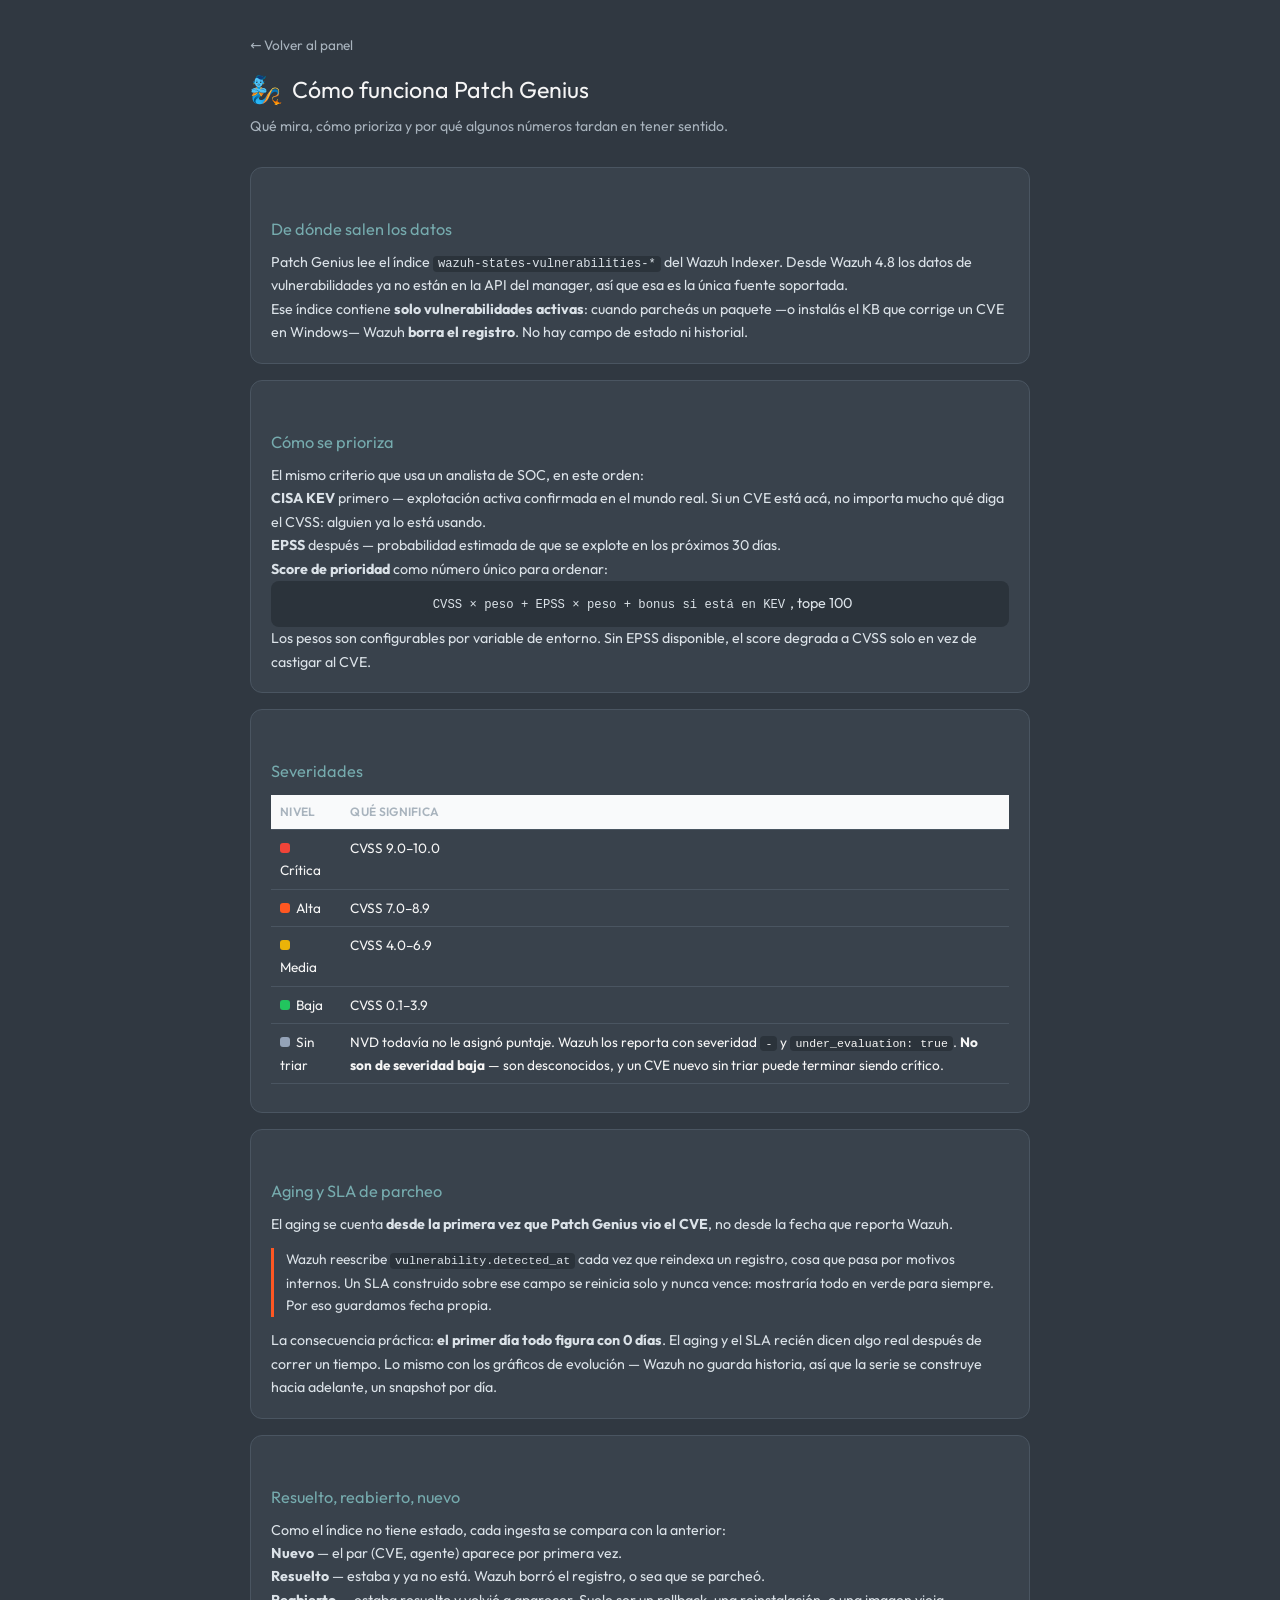
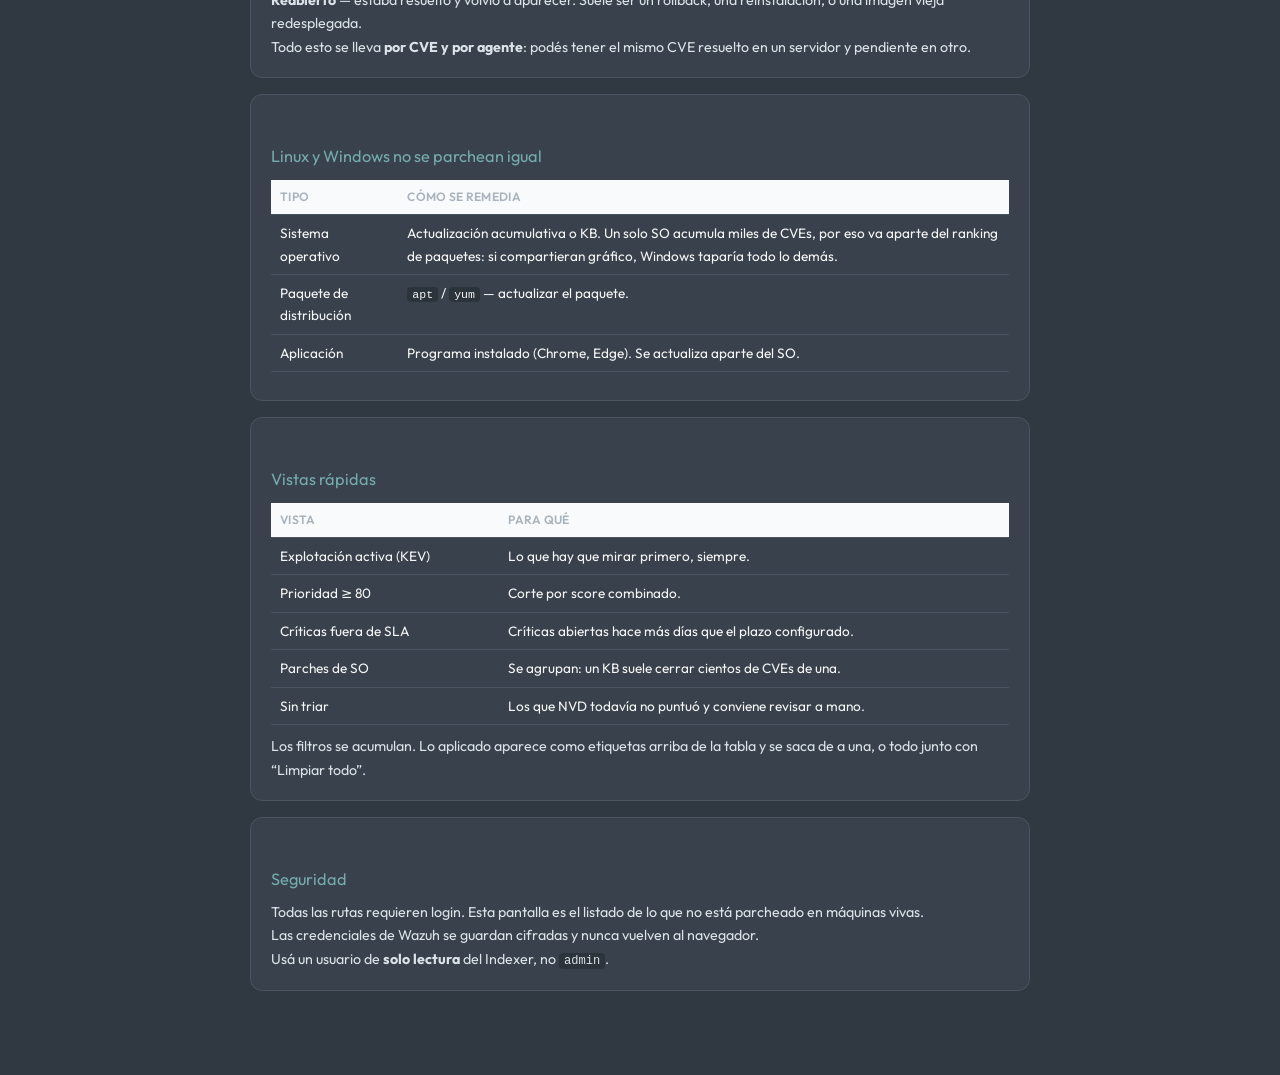
==== static/ayuda.html @ ed0b0bd9 "Extract the palette into theme.css Seven colours were written by hand across the four pages, sixty-f" ====
<!doctype html>
<html lang="es">
<head>
<meta charset="utf-8">
<meta name="viewport" content="width=device-width,initial-scale=1">
<title>Ayuda — Patch Genius</title>
<link rel="icon" type="image/svg+xml" href="/static/assets/genie.svg">
<link rel="stylesheet" href="/static/theme.css">
<link rel="stylesheet" href="/static/tailwind.css">
<style>
  body{margin:0;background:var(--pg-bg);color:var(--pg-text);font-family:Outfit,system-ui,-apple-system,sans-serif;
       line-height:1.65}
  .wrap{max-width:820px;margin:0 auto;padding:34px 20px 70px}
  h1{font-size:1.45rem;margin:14px 0 6px;display:flex;align-items:center;gap:10px}
  h1 img{width:32px;height:32px}
  .sub{color:var(--pg-text-muted);font-size:.88rem;margin:0 0 28px}
  h2{font-size:1.02rem;margin:30px 0 8px;color:var(--pg-brand)}
  h3{font-size:.9rem;margin:20px 0 6px}
  p,li{font-size:.89rem;color:var(--pg-text-soft)}
  .card{background:var(--pg-surface);border:1px solid var(--pg-border);border-radius:12px;padding:18px 20px;margin-bottom:16px}
  code{background:var(--pg-surface-alt);padding:1px 5px;border-radius:4px;font-size:.85em}
  table{width:100%;border-collapse:collapse;margin:10px 0;font-size:.85rem}
  th,td{text-align:left;padding:7px 9px;border-bottom:1px solid var(--pg-border);vertical-align:top}
  th{color:var(--pg-text-muted);font-weight:600}
  a{color:var(--pg-brand)}
  a.back{font-size:.85rem;text-decoration:none;color:var(--pg-text-muted)}
  .sev{display:inline-block;width:10px;height:10px;border-radius:3px;margin-right:6px}
  .note{border-left:3px solid var(--pg-sev-high);padding-left:12px;color:var(--pg-text-soft);font-size:.86rem;margin:12px 0}
</style>
</head>
<body>
<div class="wrap">
  <a class="back" href="/">&larr; Volver al panel</a>
  <h1><img src="/static/assets/genie.svg" alt="">Cómo funciona Patch Genius</h1>
  <p class="sub">Qué mira, cómo prioriza y por qué algunos números tardan en tener sentido.</p>

  <div class="card">
    <h2>De dónde salen los datos</h2>
    <p>Patch Genius lee el índice <code>wazuh-states-vulnerabilities-*</code> del Wazuh
      Indexer. Desde Wazuh 4.8 los datos de vulnerabilidades ya no están en la API del
      manager, así que esa es la única fuente soportada.</p>
    <p>Ese índice contiene <b>solo vulnerabilidades activas</b>: cuando parcheás un paquete
      —o instalás el KB que corrige un CVE en Windows— Wazuh <b>borra el registro</b>. No hay
      campo de estado ni historial.</p>
  </div>

  <div class="card">
    <h2>Cómo se prioriza</h2>
    <p>El mismo criterio que usa un analista de SOC, en este orden:</p>
    <ol>
      <li><b>CISA KEV</b> primero — explotación activa confirmada en el mundo real. Si un CVE
        está acá, no importa mucho qué diga el CVSS: alguien ya lo está usando.</li>
      <li><b>EPSS</b> después — probabilidad estimada de que se explote en los próximos 30 días.</li>
      <li><b>Score de prioridad</b> como número único para ordenar:</li>
    </ol>
    <p style="text-align:center;background:var(--pg-surface-alt);padding:11px;border-radius:8px;font-size:.9rem">
      <code>CVSS × peso + EPSS × peso + bonus si está en KEV</code>, tope 100
    </p>
    <p>Los pesos son configurables por variable de entorno. Sin EPSS disponible, el score
      degrada a CVSS solo en vez de castigar al CVE.</p>
  </div>

  <div class="card">
    <h2>Severidades</h2>
    <table>
      <tr><th>Nivel</th><th>Qué significa</th></tr>
      <tr><td><span class="sev" style="background:var(--pg-sev-critical)"></span>Crítica</td><td>CVSS 9.0–10.0</td></tr>
      <tr><td><span class="sev" style="background:var(--pg-sev-high)"></span>Alta</td><td>CVSS 7.0–8.9</td></tr>
      <tr><td><span class="sev" style="background:var(--pg-sev-medium)"></span>Media</td><td>CVSS 4.0–6.9</td></tr>
      <tr><td><span class="sev" style="background:var(--pg-sev-low)"></span>Baja</td><td>CVSS 0.1–3.9</td></tr>
      <tr><td><span class="sev" style="background:var(--pg-sev-untriaged)"></span>Sin triar</td><td>
        NVD todavía no le asignó puntaje. Wazuh los reporta con severidad <code>-</code> y
        <code>under_evaluation: true</code>. <b>No son de severidad baja</b> — son desconocidos,
        y un CVE nuevo sin triar puede terminar siendo crítico.</td></tr>
    </table>
  </div>

  <div class="card">
    <h2>Aging y SLA de parcheo</h2>
    <p>El aging se cuenta <b>desde la primera vez que Patch Genius vio el CVE</b>, no desde la
      fecha que reporta Wazuh.</p>
    <div class="note">
      Wazuh reescribe <code>vulnerability.detected_at</code> cada vez que reindexa un registro,
      cosa que pasa por motivos internos. Un SLA construido sobre ese campo se reinicia solo
      y nunca vence: mostraría todo en verde para siempre. Por eso guardamos fecha propia.
    </div>
    <p>La consecuencia práctica: <b>el primer día todo figura con 0 días</b>. El aging y el SLA
      recién dicen algo real después de correr un tiempo. Lo mismo con los gráficos de
      evolución — Wazuh no guarda historia, así que la serie se construye hacia adelante,
      un snapshot por día.</p>
  </div>

  <div class="card">
    <h2>Resuelto, reabierto, nuevo</h2>
    <p>Como el índice no tiene estado, cada ingesta se compara con la anterior:</p>
    <ul>
      <li><b>Nuevo</b> — el par (CVE, agente) aparece por primera vez.</li>
      <li><b>Resuelto</b> — estaba y ya no está. Wazuh borró el registro, o sea que se parcheó.</li>
      <li><b>Reabierto</b> — estaba resuelto y volvió a aparecer. Suele ser un rollback, una
        reinstalación, o una imagen vieja redesplegada.</li>
    </ul>
    <p>Todo esto se lleva <b>por CVE y por agente</b>: podés tener el mismo CVE resuelto en un
      servidor y pendiente en otro.</p>
  </div>

  <div class="card">
    <h2>Linux y Windows no se parchean igual</h2>
    <table>
      <tr><th>Tipo</th><th>Cómo se remedia</th></tr>
      <tr><td>Sistema operativo</td><td>Actualización acumulativa o KB. Un solo SO acumula
        miles de CVEs, por eso va aparte del ranking de paquetes: si compartieran gráfico,
        Windows taparía todo lo demás.</td></tr>
      <tr><td>Paquete de distribución</td><td><code>apt</code> / <code>yum</code> — actualizar
        el paquete.</td></tr>
      <tr><td>Aplicación</td><td>Programa instalado (Chrome, Edge). Se actualiza aparte del SO.</td></tr>
    </table>
  </div>

  <div class="card">
    <h2>Vistas rápidas</h2>
    <table>
      <tr><th>Vista</th><th>Para qué</th></tr>
      <tr><td>Explotación activa (KEV)</td><td>Lo que hay que mirar primero, siempre.</td></tr>
      <tr><td>Prioridad ≥ 80</td><td>Corte por score combinado.</td></tr>
      <tr><td>Críticas fuera de SLA</td><td>Críticas abiertas hace más días que el plazo configurado.</td></tr>
      <tr><td>Parches de SO</td><td>Se agrupan: un KB suele cerrar cientos de CVEs de una.</td></tr>
      <tr><td>Sin triar</td><td>Los que NVD todavía no puntuó y conviene revisar a mano.</td></tr>
    </table>
    <p>Los filtros se acumulan. Lo aplicado aparece como etiquetas arriba de la tabla y se
      saca de a una, o todo junto con “Limpiar todo”.</p>
  </div>

  <div class="card">
    <h2>Seguridad</h2>
    <ul>
      <li>Todas las rutas requieren login. Esta pantalla es el listado de lo que no está
        parcheado en máquinas vivas.</li>
      <li>Las credenciales de Wazuh se guardan cifradas y nunca vuelven al navegador.</li>
      <li>Usá un usuario de <b>solo lectura</b> del Indexer, no <code>admin</code>.</li>
    </ul>
  </div>
</div>
</body>
</html>
---- static/theme.css ----
/* Paleta de Patch Genius — fuente única.
 *
 * Antes estos colores estaban escritos a mano en los cuatro HTML: 65 apariciones
 * de 7 colores sin un solo lugar donde cambiarlos. Un cambio de paleta obligaba a
 * tocar cuatro archivos y olvidarse de uno era la norma, no la excepción.
 *
 * Base: colorhunt F5F5F5 / 76ABAE / 303841 / FF5722.
 *
 * Los tokens de severidad no salen de esa paleta por casualidad: el naranja
 * FF5722 es "alta" porque en un panel de seguridad el naranja ya significa algo.
 * Por eso la marca es el teal — si los botones fueran naranjas, cada control se
 * leería como una alerta.
 */
:root {
  /* Superficies */
  --pg-bg:            #303841;  /* fondo de página */
  --pg-surface:       #39424c;  /* tarjetas y paneles */
  --pg-surface-alt:   #2b333b;  /* inputs, fondos hundidos */
  --pg-surface-deep:  #272e36;  /* sidebar */
  --pg-border:        #4a5561;
  --pg-border-strong: #55606c;

  /* Texto */
  --pg-text:          #f5f5f5;
  --pg-text-muted:    #a8b3bd;
  --pg-text-soft:     #dbe2e8;

  /* Marca */
  --pg-brand:         #76abae;
  --pg-brand-soft:    #8fbfc2;
  --pg-brand-pale:    #a9d2d4;
  --pg-on-brand:      #1d2529;  /* texto sobre fondo de marca: el teal es claro,
                                   así que encima va oscuro, no blanco */
  --pg-ghost:         #454f5a;

  /* Severidad. Grises para "sin triar": la ausencia de puntaje es desconocido,
     no inofensivo, y pintarlo de verde lo diría al revés. */
  --pg-sev-critical:  #f04438;
  --pg-sev-high:      #ff5722;
  --pg-sev-medium:    #eab308;
  --pg-sev-low:       #22c55e;
  --pg-sev-untriaged: #94a3b8;

  /* Estados */
  --pg-ok-bg:         #0e2e1d;
  --pg-ok-fg:         #86efac;
  --pg-ok-border:     #17593a;
  --pg-bad-bg:        #331519;
  --pg-bad-fg:        #fca5a5;
  --pg-bad-border:    #6b2027;
  --pg-warn-bg:       #332612;
  --pg-warn-fg:       #fcd34d;
  --pg-warn-border:   #6b4e14;

  /* Plataformas. Deliberadamente fuera de la escala de severidad: si Windows
     fuera naranja se leería como "alto" en vez de como un sistema operativo. */
  --pg-plat-windows:  #76abae;
  --pg-plat-debian:   #c2708a;
  --pg-plat-ubuntu:   #e8834a;
  --pg-plat-linux:    #8fbf7a;
  --pg-plat-macos:    #9b8fc4;
}
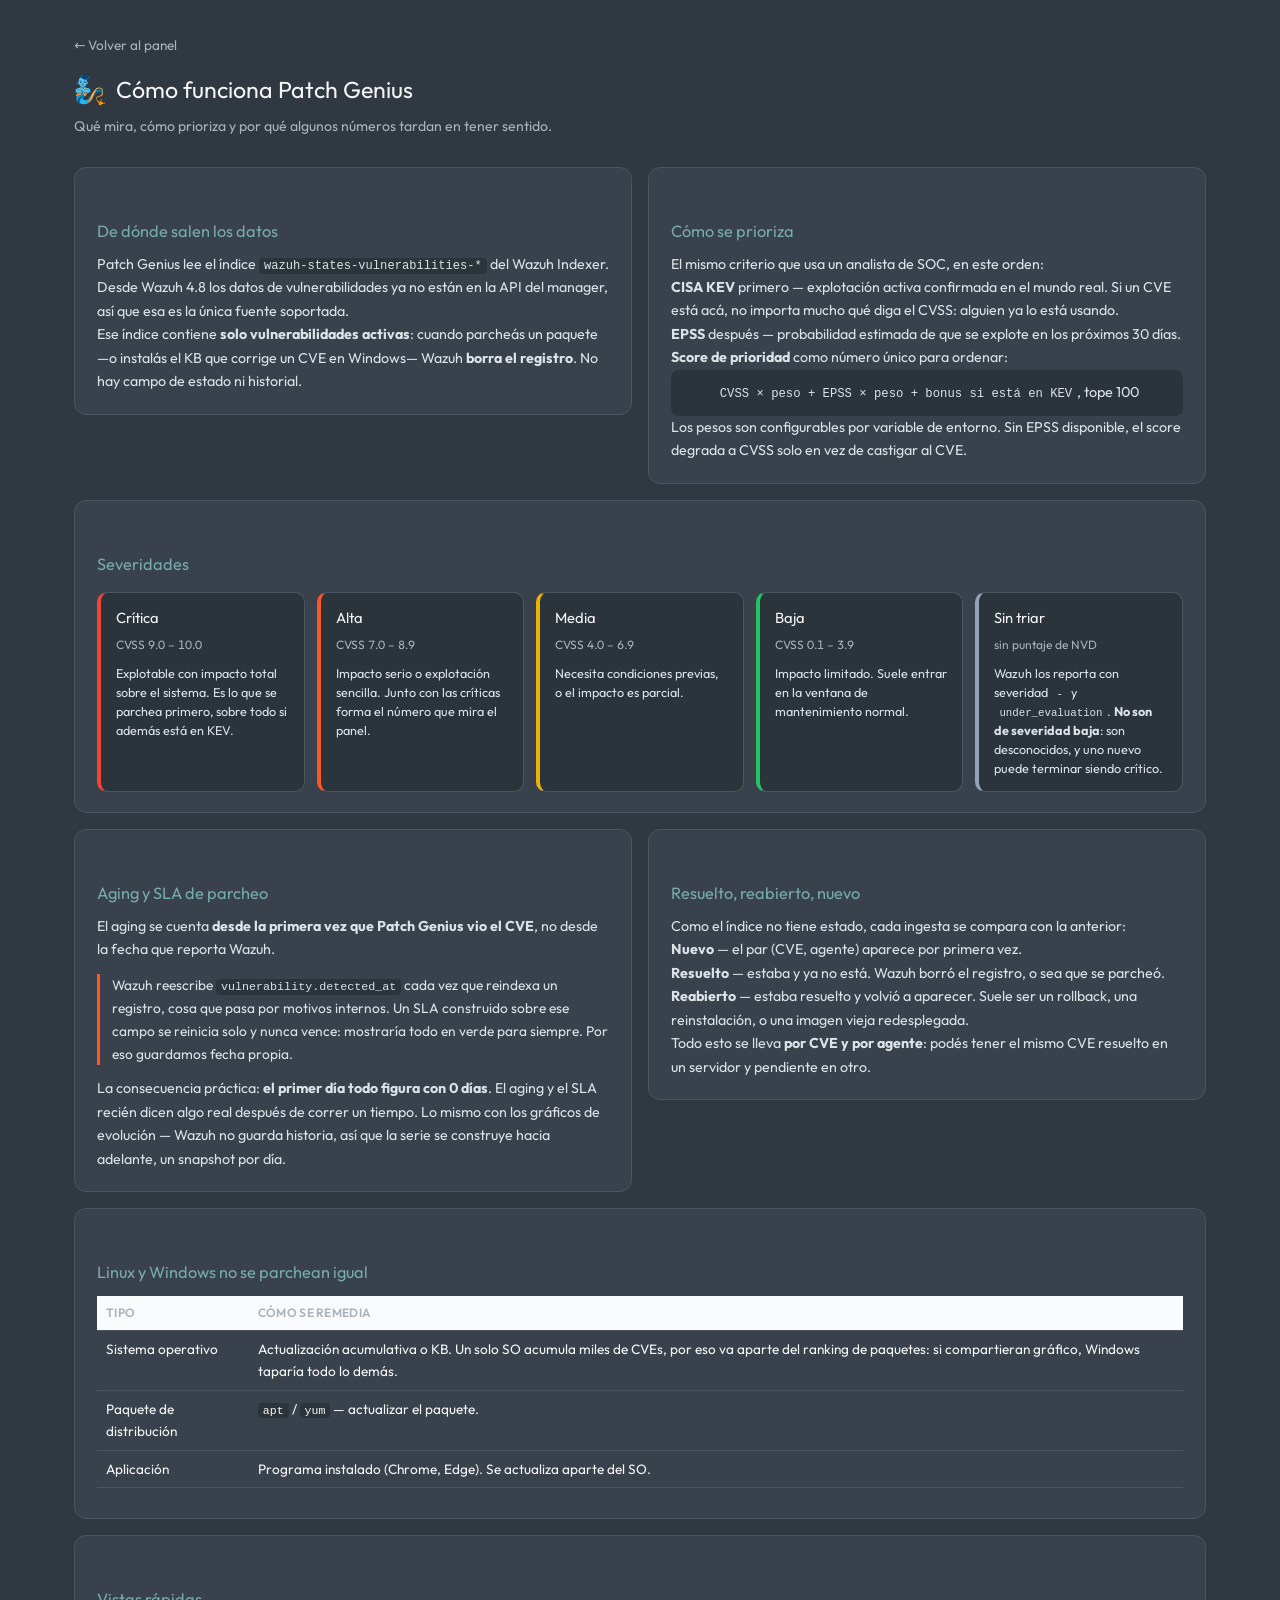
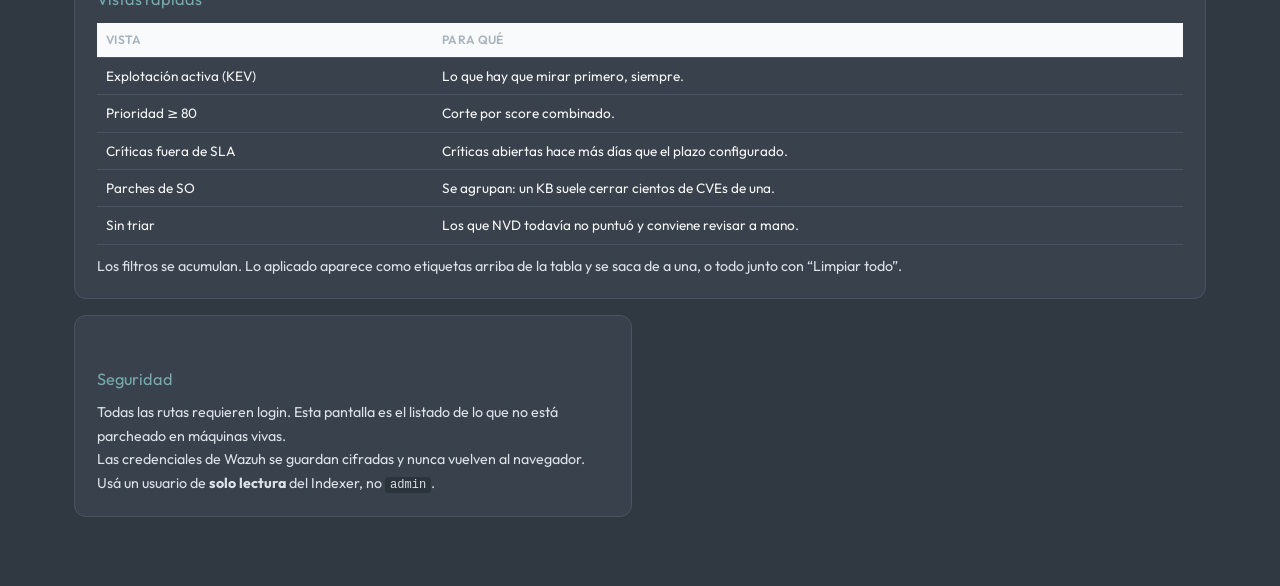
==== commit f3a85d0d: "Replace the Mermaid diagrams with Archify, widen Help, drop duplicate filters The two README diagram" ====
--- a/static/ayuda.html
+++ b/static/ayuda.html
@@ -10,21 +10,31 @@
 <style>
   body{margin:0;background:var(--pg-bg);color:var(--pg-text);font-family:Outfit,system-ui,-apple-system,sans-serif;
        line-height:1.65}
-  .wrap{max-width:820px;margin:0 auto;padding:34px 20px 70px}
+  .wrap{max-width:1180px;margin:0 auto;padding:34px 24px 70px}
+  /* Dos columnas cuando hay lugar: a 1440px una sola columna de 820 dejaba
+     mas margen vacio que contenido. */
+  .grid{display:grid;gap:16px}
+  @media (min-width:980px){.grid{grid-template-columns:1fr 1fr;align-items:start}
+    .grid .span{grid-column:1 / -1}}
   h1{font-size:1.45rem;margin:14px 0 6px;display:flex;align-items:center;gap:10px}
   h1 img{width:32px;height:32px}
   .sub{color:var(--pg-text-muted);font-size:.88rem;margin:0 0 28px}
   h2{font-size:1.02rem;margin:30px 0 8px;color:var(--pg-brand)}
   h3{font-size:.9rem;margin:20px 0 6px}
   p,li{font-size:.89rem;color:var(--pg-text-soft)}
-  .card{background:var(--pg-surface);border:1px solid var(--pg-border);border-radius:12px;padding:18px 20px;margin-bottom:16px}
+  .card{background:var(--pg-surface);border:1px solid var(--pg-border);border-radius:12px;padding:20px 22px}
   code{background:var(--pg-surface-alt);padding:1px 5px;border-radius:4px;font-size:.85em}
   table{width:100%;border-collapse:collapse;margin:10px 0;font-size:.85rem}
   th,td{text-align:left;padding:7px 9px;border-bottom:1px solid var(--pg-border);vertical-align:top}
   th{color:var(--pg-text-muted);font-weight:600}
   a{color:var(--pg-brand)}
   a.back{font-size:.85rem;text-decoration:none;color:var(--pg-text-muted)}
-  .sev{display:inline-block;width:10px;height:10px;border-radius:3px;margin-right:6px}
+  .sevgrid{display:grid;grid-template-columns:repeat(auto-fit,minmax(180px,1fr));gap:12px;margin-top:14px}
+  .sevcard{border:1px solid var(--pg-border);border-radius:10px;padding:13px 15px;
+    background:var(--pg-surface-alt);border-left-width:4px}
+  .sevcard h4{margin:0 0 3px;font-size:.92rem}
+  .sevcard .rng{font-size:.75rem;color:var(--pg-text-muted);font-variant-numeric:tabular-nums}
+  .sevcard p{margin:8px 0 0;font-size:.79rem;line-height:1.5;color:var(--pg-text-soft)}
   .note{border-left:3px solid var(--pg-sev-high);padding-left:12px;color:var(--pg-text-soft);font-size:.86rem;margin:12px 0}
 </style>
 </head>
@@ -33,6 +43,8 @@
   <a class="back" href="/">&larr; Volver al panel</a>
   <h1><img src="/static/assets/genie.svg" alt="">Cómo funciona Patch Genius</h1>
   <p class="sub">Qué mira, cómo prioriza y por qué algunos números tardan en tener sentido.</p>
+
+  <div class="grid">
 
   <div class="card">
     <h2>De dónde salen los datos</h2>
@@ -60,19 +72,23 @@
       degrada a CVSS solo en vez de castigar al CVE.</p>
   </div>
 
-  <div class="card">
+  <div class="card span">
     <h2>Severidades</h2>
-    <table>
-      <tr><th>Nivel</th><th>Qué significa</th></tr>
-      <tr><td><span class="sev" style="background:var(--pg-sev-critical)"></span>Crítica</td><td>CVSS 9.0–10.0</td></tr>
-      <tr><td><span class="sev" style="background:var(--pg-sev-high)"></span>Alta</td><td>CVSS 7.0–8.9</td></tr>
-      <tr><td><span class="sev" style="background:var(--pg-sev-medium)"></span>Media</td><td>CVSS 4.0–6.9</td></tr>
-      <tr><td><span class="sev" style="background:var(--pg-sev-low)"></span>Baja</td><td>CVSS 0.1–3.9</td></tr>
-      <tr><td><span class="sev" style="background:var(--pg-sev-untriaged)"></span>Sin triar</td><td>
-        NVD todavía no le asignó puntaje. Wazuh los reporta con severidad <code>-</code> y
-        <code>under_evaluation: true</code>. <b>No son de severidad baja</b> — son desconocidos,
-        y un CVE nuevo sin triar puede terminar siendo crítico.</td></tr>
-    </table>
+    <div class="sevgrid">
+      <div class="sevcard" style="border-left-color:var(--pg-sev-critical)">
+        <h4>Crítica</h4><span class="rng">CVSS 9.0 – 10.0</span><p>Explotable con impacto total sobre el sistema. Es lo que se parchea primero, sobre todo si además está en KEV.</p></div>
+      <div class="sevcard" style="border-left-color:var(--pg-sev-high)">
+        <h4>Alta</h4><span class="rng">CVSS 7.0 – 8.9</span><p>Impacto serio o explotación sencilla. Junto con las críticas forma el número que mira el panel.</p></div>
+      <div class="sevcard" style="border-left-color:var(--pg-sev-medium)">
+        <h4>Media</h4><span class="rng">CVSS 4.0 – 6.9</span><p>Necesita condiciones previas, o el impacto es parcial.</p></div>
+      <div class="sevcard" style="border-left-color:var(--pg-sev-low)">
+        <h4>Baja</h4><span class="rng">CVSS 0.1 – 3.9</span><p>Impacto limitado. Suele entrar en la ventana de mantenimiento normal.</p></div>
+      <div class="sevcard" style="border-left-color:var(--pg-sev-untriaged)">
+        <h4>Sin triar</h4><span class="rng">sin puntaje de NVD</span>
+        <p>Wazuh los reporta con severidad <code>-</code> y <code>under_evaluation</code>.
+          <b>No son de severidad baja</b>: son desconocidos, y uno nuevo puede terminar
+          siendo crítico.</p></div>
+    </div>
   </div>
 
   <div class="card">
@@ -103,7 +119,7 @@
       servidor y pendiente en otro.</p>
   </div>
 
-  <div class="card">
+  <div class="card span">
     <h2>Linux y Windows no se parchean igual</h2>
     <table>
       <tr><th>Tipo</th><th>Cómo se remedia</th></tr>
@@ -116,7 +132,7 @@
     </table>
   </div>
 
-  <div class="card">
+  <div class="card span">
     <h2>Vistas rápidas</h2>
     <table>
       <tr><th>Vista</th><th>Para qué</th></tr>
@@ -139,6 +155,7 @@
       <li>Usá un usuario de <b>solo lectura</b> del Indexer, no <code>admin</code>.</li>
     </ul>
   </div>
+  </div>
 </div>
 </body>
 </html>
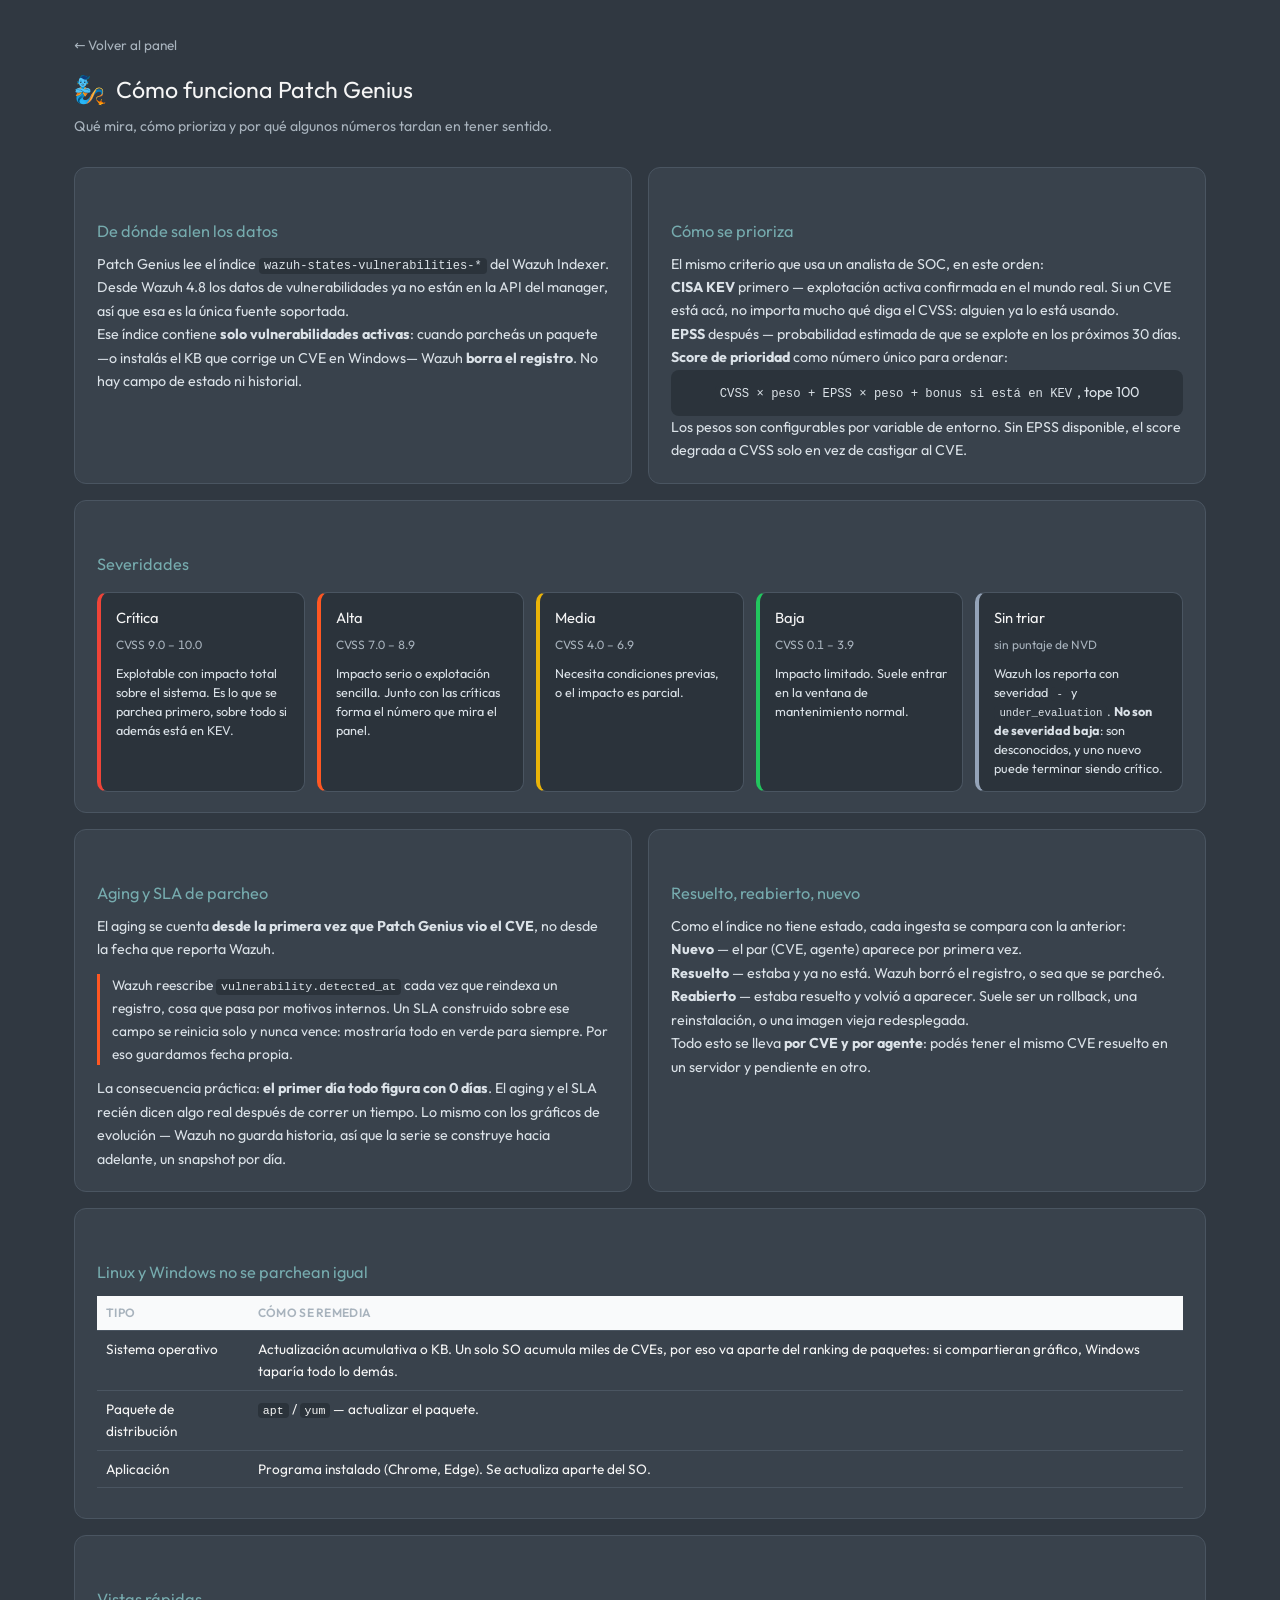
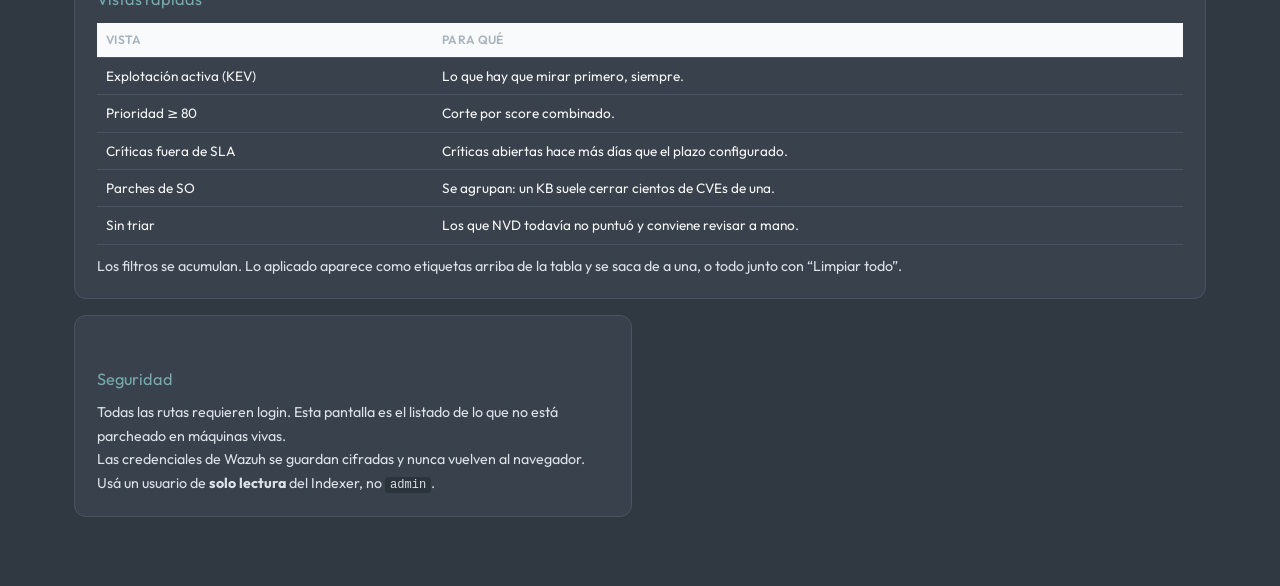
==== commit 1128a98a: "Give paired help cards a shared height Each card sized to its own text, so the two in a row ended at" ====
--- a/static/ayuda.html
+++ b/static/ayuda.html
@@ -14,7 +14,9 @@
   /* Dos columnas cuando hay lugar: a 1440px una sola columna de 820 dejaba
      mas margen vacio que contenido. */
   .grid{display:grid;gap:16px}
-  @media (min-width:980px){.grid{grid-template-columns:1fr 1fr;align-items:start}
+  /* Sin align-items:start las dos tarjetas de cada fila comparten altura, en
+     vez de que cada una se corte donde termina su texto. */
+  @media (min-width:980px){.grid{grid-template-columns:1fr 1fr}
     .grid .span{grid-column:1 / -1}}
   h1{font-size:1.45rem;margin:14px 0 6px;display:flex;align-items:center;gap:10px}
   h1 img{width:32px;height:32px}
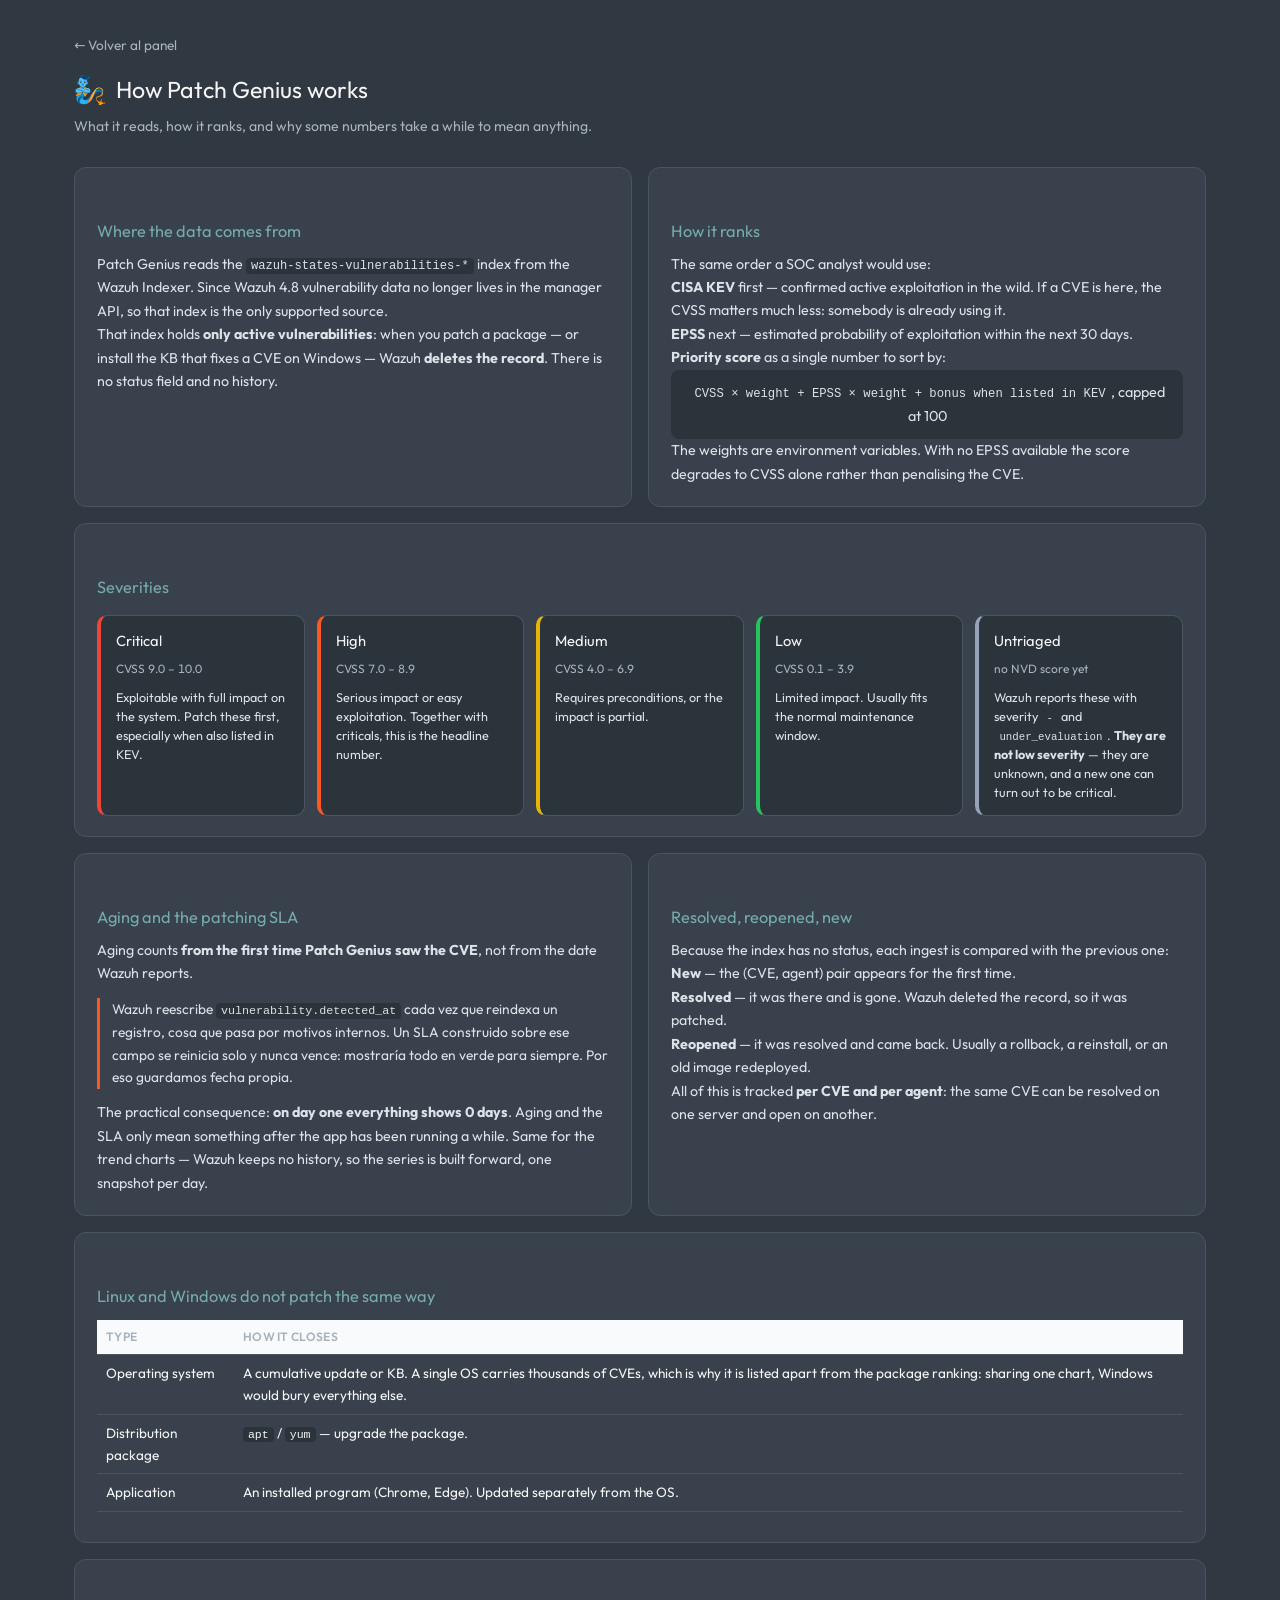
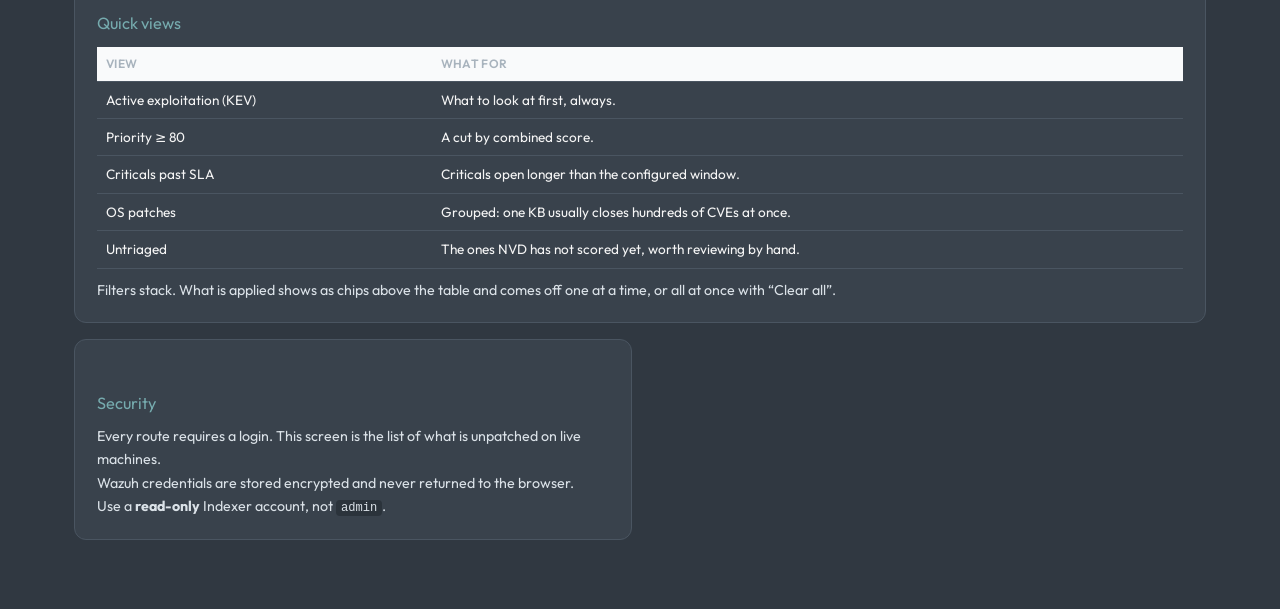
==== commit 160ca561: "Write the interface in English The audience for an open-source Wazuh tool is not Spanish-speaking, a" ====
--- a/static/ayuda.html
+++ b/static/ayuda.html
@@ -1,9 +1,9 @@
 <!doctype html>
-<html lang="es">
+<html lang="en">
 <head>
 <meta charset="utf-8">
 <meta name="viewport" content="width=device-width,initial-scale=1">
-<title>Ayuda — Patch Genius</title>
+<title>Help — Patch Genius</title>
 <link rel="icon" type="image/svg+xml" href="/static/assets/genie.svg">
 <link rel="stylesheet" href="/static/theme.css">
 <link rel="stylesheet" href="/static/tailwind.css">
@@ -43,118 +43,116 @@
 <body>
 <div class="wrap">
   <a class="back" href="/">&larr; Volver al panel</a>
-  <h1><img src="/static/assets/genie.svg" alt="">Cómo funciona Patch Genius</h1>
-  <p class="sub">Qué mira, cómo prioriza y por qué algunos números tardan en tener sentido.</p>
+  <h1><img src="/static/assets/genie.svg" alt="">How Patch Genius works</h1>
+  <p class="sub">What it reads, how it ranks, and why some numbers take a while to mean anything.</p>
 
   <div class="grid">
 
   <div class="card">
-    <h2>De dónde salen los datos</h2>
-    <p>Patch Genius lee el índice <code>wazuh-states-vulnerabilities-*</code> del Wazuh
-      Indexer. Desde Wazuh 4.8 los datos de vulnerabilidades ya no están en la API del
-      manager, así que esa es la única fuente soportada.</p>
-    <p>Ese índice contiene <b>solo vulnerabilidades activas</b>: cuando parcheás un paquete
-      —o instalás el KB que corrige un CVE en Windows— Wazuh <b>borra el registro</b>. No hay
-      campo de estado ni historial.</p>
+    <h2>Where the data comes from</h2>
+    <p>Patch Genius reads the <code>wazuh-states-vulnerabilities-*</code> index from the Wazuh
+      Indexer. Since Wazuh 4.8 vulnerability data no longer lives in the manager API, so that
+      index is the only supported source.</p>
+    <p>That index holds <b>only active vulnerabilities</b>: when you patch a package — or install
+      the KB that fixes a CVE on Windows — Wazuh <b>deletes the record</b>. There is no status
+      field and no history.</p>
   </div>
 
   <div class="card">
-    <h2>Cómo se prioriza</h2>
-    <p>El mismo criterio que usa un analista de SOC, en este orden:</p>
+    <h2>How it ranks</h2>
+    <p>The same order a SOC analyst would use:</p>
     <ol>
-      <li><b>CISA KEV</b> primero — explotación activa confirmada en el mundo real. Si un CVE
-        está acá, no importa mucho qué diga el CVSS: alguien ya lo está usando.</li>
-      <li><b>EPSS</b> después — probabilidad estimada de que se explote en los próximos 30 días.</li>
-      <li><b>Score de prioridad</b> como número único para ordenar:</li>
+      <li><b>CISA KEV</b> first — confirmed active exploitation in the wild. If a CVE is here, the
+        CVSS matters much less: somebody is already using it.</li>
+      <li><b>EPSS</b> next — estimated probability of exploitation within the next 30 days.</li>
+      <li><b>Priority score</b> as a single number to sort by:</li>
     </ol>
     <p style="text-align:center;background:var(--pg-surface-alt);padding:11px;border-radius:8px;font-size:.9rem">
-      <code>CVSS × peso + EPSS × peso + bonus si está en KEV</code>, tope 100
+      <code>CVSS × weight + EPSS × weight + bonus when listed in KEV</code>, capped at 100
     </p>
-    <p>Los pesos son configurables por variable de entorno. Sin EPSS disponible, el score
-      degrada a CVSS solo en vez de castigar al CVE.</p>
+    <p>The weights are environment variables. With no EPSS available the score degrades to
+      CVSS alone rather than penalising the CVE.</p>
   </div>
 
   <div class="card span">
-    <h2>Severidades</h2>
+    <h2>Severities</h2>
     <div class="sevgrid">
       <div class="sevcard" style="border-left-color:var(--pg-sev-critical)">
-        <h4>Crítica</h4><span class="rng">CVSS 9.0 – 10.0</span><p>Explotable con impacto total sobre el sistema. Es lo que se parchea primero, sobre todo si además está en KEV.</p></div>
+        <h4>Critical</h4><span class="rng">CVSS 9.0 – 10.0</span><p>Exploitable with full impact on the system. Patch these first, especially when also listed in KEV.</p></div>
       <div class="sevcard" style="border-left-color:var(--pg-sev-high)">
-        <h4>Alta</h4><span class="rng">CVSS 7.0 – 8.9</span><p>Impacto serio o explotación sencilla. Junto con las críticas forma el número que mira el panel.</p></div>
+        <h4>High</h4><span class="rng">CVSS 7.0 – 8.9</span><p>Serious impact or easy exploitation. Together with criticals, this is the headline number.</p></div>
       <div class="sevcard" style="border-left-color:var(--pg-sev-medium)">
-        <h4>Media</h4><span class="rng">CVSS 4.0 – 6.9</span><p>Necesita condiciones previas, o el impacto es parcial.</p></div>
+        <h4>Medium</h4><span class="rng">CVSS 4.0 – 6.9</span><p>Requires preconditions, or the impact is partial.</p></div>
       <div class="sevcard" style="border-left-color:var(--pg-sev-low)">
-        <h4>Baja</h4><span class="rng">CVSS 0.1 – 3.9</span><p>Impacto limitado. Suele entrar en la ventana de mantenimiento normal.</p></div>
+        <h4>Low</h4><span class="rng">CVSS 0.1 – 3.9</span><p>Limited impact. Usually fits the normal maintenance window.</p></div>
       <div class="sevcard" style="border-left-color:var(--pg-sev-untriaged)">
-        <h4>Sin triar</h4><span class="rng">sin puntaje de NVD</span>
-        <p>Wazuh los reporta con severidad <code>-</code> y <code>under_evaluation</code>.
-          <b>No son de severidad baja</b>: son desconocidos, y uno nuevo puede terminar
-          siendo crítico.</p></div>
+        <h4>Untriaged</h4><span class="rng">no NVD score yet</span>
+        <p>Wazuh reports these with severity <code>-</code> and <code>under_evaluation</code>.
+          <b>They are not low severity</b> — they are unknown, and a new one can turn out
+          to be critical.</p></div>
     </div>
   </div>
 
   <div class="card">
-    <h2>Aging y SLA de parcheo</h2>
-    <p>El aging se cuenta <b>desde la primera vez que Patch Genius vio el CVE</b>, no desde la
-      fecha que reporta Wazuh.</p>
+    <h2>Aging and the patching SLA</h2>
+    <p>Aging counts <b>from the first time Patch Genius saw the CVE</b>, not from the date Wazuh
+      reports.</p>
     <div class="note">
       Wazuh reescribe <code>vulnerability.detected_at</code> cada vez que reindexa un registro,
       cosa que pasa por motivos internos. Un SLA construido sobre ese campo se reinicia solo
       y nunca vence: mostraría todo en verde para siempre. Por eso guardamos fecha propia.
     </div>
-    <p>La consecuencia práctica: <b>el primer día todo figura con 0 días</b>. El aging y el SLA
-      recién dicen algo real después de correr un tiempo. Lo mismo con los gráficos de
-      evolución — Wazuh no guarda historia, así que la serie se construye hacia adelante,
-      un snapshot por día.</p>
+    <p>The practical consequence: <b>on day one everything shows 0 days</b>. Aging and the SLA
+      only mean something after the app has been running a while. Same for the trend charts —
+      Wazuh keeps no history, so the series is built forward, one snapshot per day.</p>
   </div>
 
   <div class="card">
-    <h2>Resuelto, reabierto, nuevo</h2>
-    <p>Como el índice no tiene estado, cada ingesta se compara con la anterior:</p>
+    <h2>Resolved, reopened, new</h2>
+    <p>Because the index has no status, each ingest is compared with the previous one:</p>
     <ul>
-      <li><b>Nuevo</b> — el par (CVE, agente) aparece por primera vez.</li>
-      <li><b>Resuelto</b> — estaba y ya no está. Wazuh borró el registro, o sea que se parcheó.</li>
-      <li><b>Reabierto</b> — estaba resuelto y volvió a aparecer. Suele ser un rollback, una
-        reinstalación, o una imagen vieja redesplegada.</li>
+      <li><b>New</b> — the (CVE, agent) pair appears for the first time.</li>
+      <li><b>Resolved</b> — it was there and is gone. Wazuh deleted the record, so it was patched.</li>
+      <li><b>Reopened</b> — it was resolved and came back. Usually a rollback, a reinstall, or an
+        old image redeployed.</li>
     </ul>
-    <p>Todo esto se lleva <b>por CVE y por agente</b>: podés tener el mismo CVE resuelto en un
-      servidor y pendiente en otro.</p>
+    <p>All of this is tracked <b>per CVE and per agent</b>: the same CVE can be resolved on one
+      server and open on another.</p>
   </div>
 
   <div class="card span">
-    <h2>Linux y Windows no se parchean igual</h2>
+    <h2>Linux and Windows do not patch the same way</h2>
     <table>
-      <tr><th>Tipo</th><th>Cómo se remedia</th></tr>
-      <tr><td>Sistema operativo</td><td>Actualización acumulativa o KB. Un solo SO acumula
-        miles de CVEs, por eso va aparte del ranking de paquetes: si compartieran gráfico,
-        Windows taparía todo lo demás.</td></tr>
-      <tr><td>Paquete de distribución</td><td><code>apt</code> / <code>yum</code> — actualizar
-        el paquete.</td></tr>
-      <tr><td>Aplicación</td><td>Programa instalado (Chrome, Edge). Se actualiza aparte del SO.</td></tr>
+      <tr><th>Type</th><th>How it closes</th></tr>
+      <tr><td>Operating system</td><td>A cumulative update or KB. A single OS carries thousands of CVEs, which is why it is
+        listed apart from the package ranking: sharing one chart, Windows would bury
+        everything else.</td></tr>
+      <tr><td>Distribution package</td><td><code>apt</code> / <code>yum</code> — upgrade the package.</td></tr>
+      <tr><td>Application</td><td>An installed program (Chrome, Edge). Updated separately from the OS.</td></tr>
     </table>
   </div>
 
   <div class="card span">
-    <h2>Vistas rápidas</h2>
+    <h2>Quick views</h2>
     <table>
-      <tr><th>Vista</th><th>Para qué</th></tr>
-      <tr><td>Explotación activa (KEV)</td><td>Lo que hay que mirar primero, siempre.</td></tr>
-      <tr><td>Prioridad ≥ 80</td><td>Corte por score combinado.</td></tr>
-      <tr><td>Críticas fuera de SLA</td><td>Críticas abiertas hace más días que el plazo configurado.</td></tr>
-      <tr><td>Parches de SO</td><td>Se agrupan: un KB suele cerrar cientos de CVEs de una.</td></tr>
-      <tr><td>Sin triar</td><td>Los que NVD todavía no puntuó y conviene revisar a mano.</td></tr>
+      <tr><th>View</th><th>What for</th></tr>
+      <tr><td>Active exploitation (KEV)</td><td>What to look at first, always.</td></tr>
+      <tr><td>Priority ≥ 80</td><td>A cut by combined score.</td></tr>
+      <tr><td>Criticals past SLA</td><td>Criticals open longer than the configured window.</td></tr>
+      <tr><td>OS patches</td><td>Grouped: one KB usually closes hundreds of CVEs at once.</td></tr>
+      <tr><td>Untriaged</td><td>The ones NVD has not scored yet, worth reviewing by hand.</td></tr>
     </table>
-    <p>Los filtros se acumulan. Lo aplicado aparece como etiquetas arriba de la tabla y se
-      saca de a una, o todo junto con “Limpiar todo”.</p>
+    <p>Filters stack. What is applied shows as chips above the table and comes off one at a time,
+      or all at once with “Clear all”.</p>
   </div>
 
   <div class="card">
-    <h2>Seguridad</h2>
+    <h2>Security</h2>
     <ul>
-      <li>Todas las rutas requieren login. Esta pantalla es el listado de lo que no está
-        parcheado en máquinas vivas.</li>
-      <li>Las credenciales de Wazuh se guardan cifradas y nunca vuelven al navegador.</li>
-      <li>Usá un usuario de <b>solo lectura</b> del Indexer, no <code>admin</code>.</li>
+      <li>Every route requires a login. This screen is the list of what is unpatched on live
+        machines.</li>
+      <li>Wazuh credentials are stored encrypted and never returned to the browser.</li>
+      <li>Use a <b>read-only</b> Indexer account, not <code>admin</code>.</li>
     </ul>
   </div>
   </div>
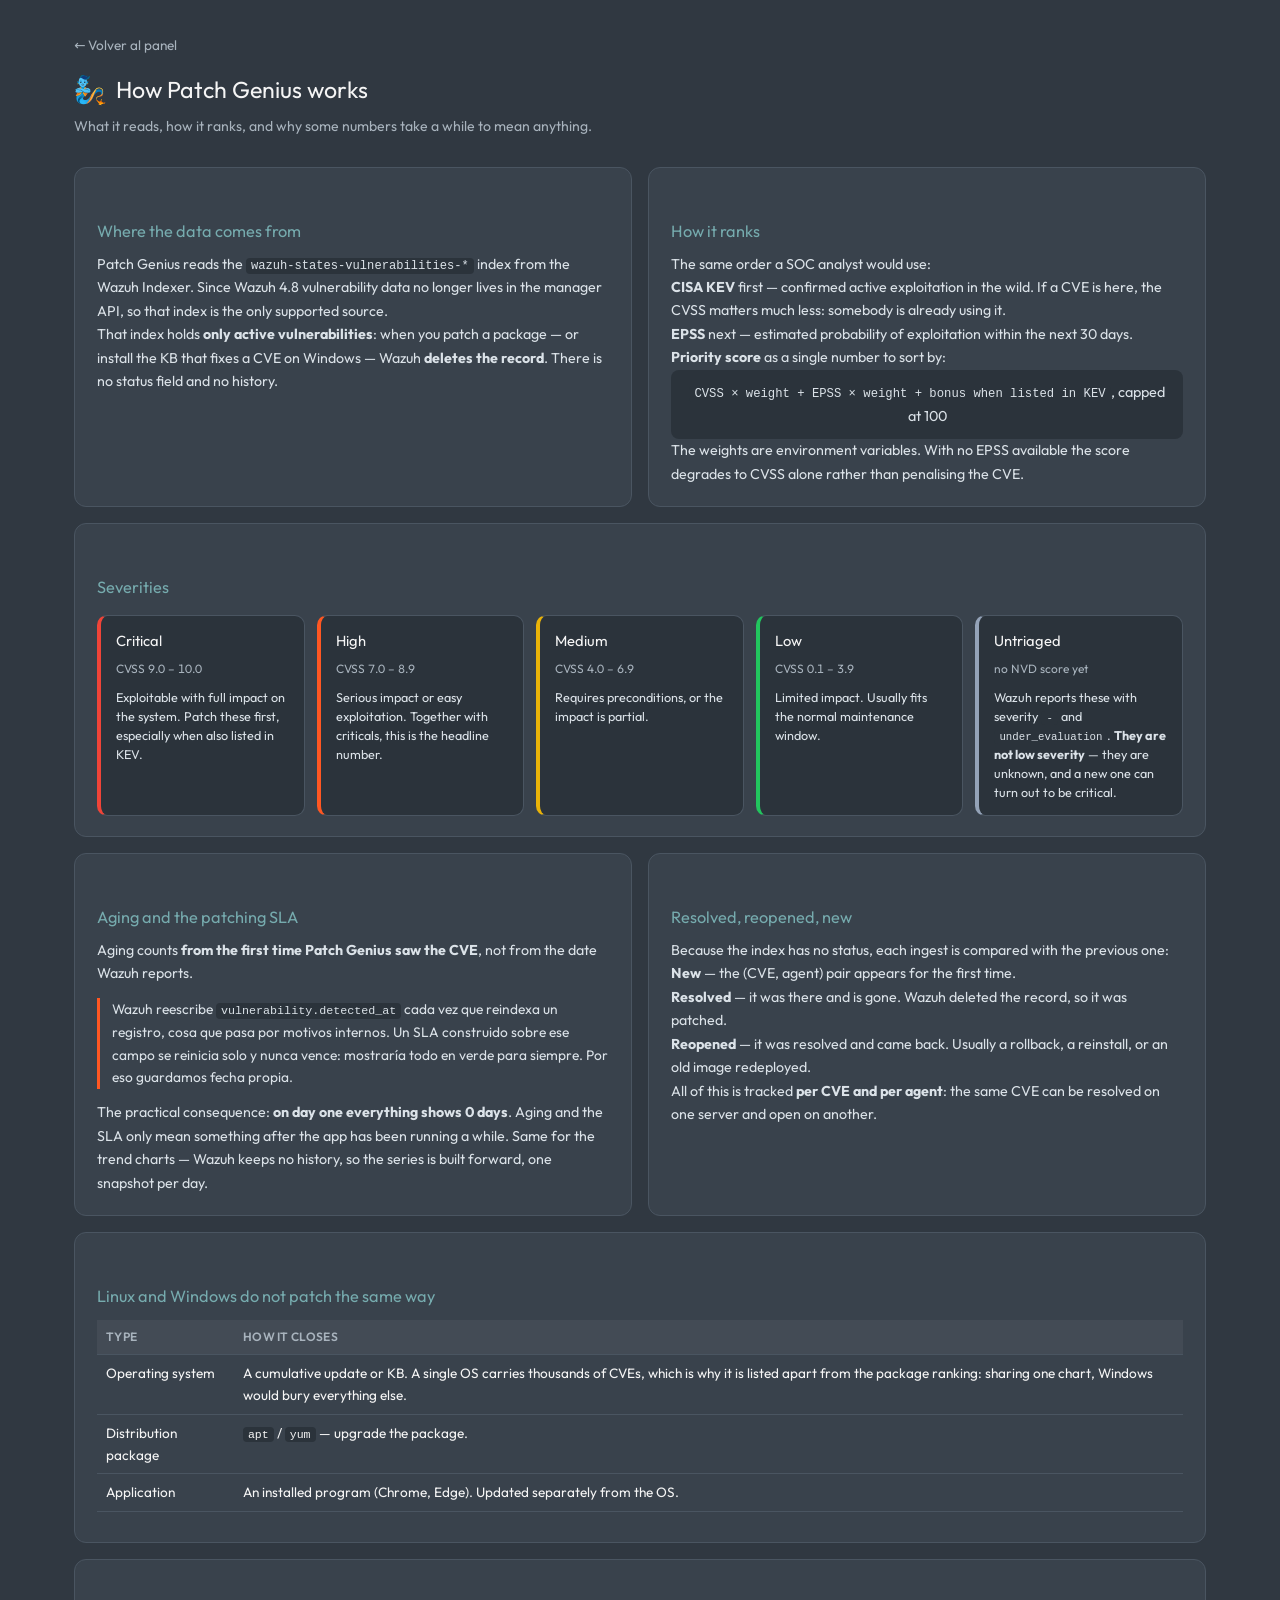
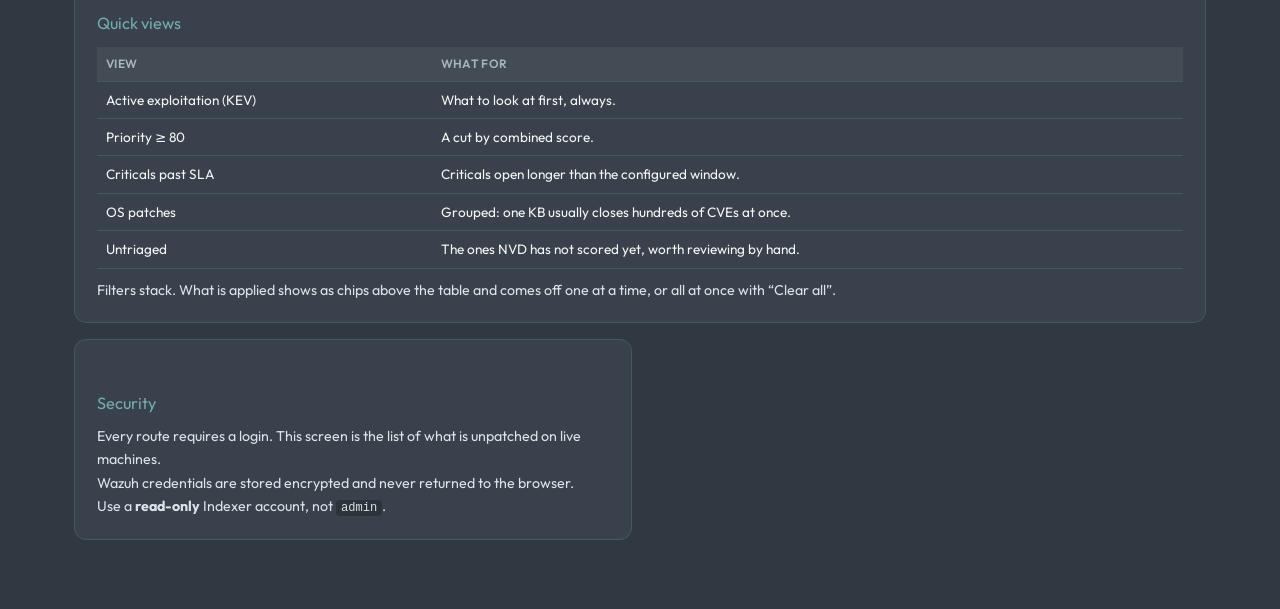
==== commit 770e80fe: "feat(ui): a working light theme, on every page The --pg-* tokens were dark values on a bare :root an" ====
--- a/static/ayuda.html
+++ b/static/ayuda.html
@@ -7,6 +7,8 @@
 <link rel="icon" type="image/svg+xml" href="/static/assets/genie.svg">
 <link rel="stylesheet" href="/static/theme.css">
 <link rel="stylesheet" href="/static/tailwind.css">
+<script src="/static/theme-preload.js"></script>
+<script src="/static/theme.js"></script>
 <style>
   body{margin:0;background:var(--pg-bg);color:var(--pg-text);font-family:Outfit,system-ui,-apple-system,sans-serif;
        line-height:1.65}
--- a/static/theme.css
+++ b/static/theme.css
@@ -10,8 +10,109 @@
  * FF5722 es "alta" porque en un panel de seguridad el naranja ya significa algo.
  * Por eso la marca es el teal — si los botones fueran naranjas, cada control se
  * leería como una alerta.
+ *
+ * Two themes. `:root` is light and `[data-theme="dark"]` is dark, which is the
+ * way round the pre-paint script in every page's <head> expects: it sets the
+ * attribute only for dark. These tokens used to be dark-only and defined on
+ * bare `:root`, while index.html reached for them straight from rules that were
+ * not scoped to a theme — so the light theme rendered dark grey panels on a
+ * white page, and every screen other than the dashboard was dark no matter what
+ * the user had chosen.
+ *
+ * Adding a token means adding it to BOTH blocks. One defined on only one side
+ * silently keeps the other theme's value, which is exactly the bug above.
  */
 :root {
+  /* Rampa de marca. Es la única familia que NO cambia con el tema: son valores
+     absolutos, y los tokens semánticos de abajo eligen qué escalón usar.
+     Los dos temas recorren la rampa en sentidos opuestos — sobre blanco el
+     acento tiene que ser oscuro y sobre #303841 tiene que ser claro. */
+  --pg-brand-50:      #eef6f6;
+  --pg-brand-100:     #d9ebec;
+  --pg-brand-200:     #bcdcde;
+  --pg-brand-300:     #a9d2d4;
+  --pg-brand-400:     #8fbfc2;
+  --pg-brand-500:     #76abae;
+  --pg-brand-600:     #5d9295;
+  --pg-brand-700:     #48757a;
+  --pg-brand-800:     #375b60;
+  --pg-brand-900:     #26383a;
+  --pg-brand-950:     #1f2c2d;
+
+  /* Severidad. Iguales en los dos temas a propósito: son significado, no
+     decoración, y el naranja FF5722 tiene que seguir siendo "alta" en ambos.
+     Grises para "sin triar": la ausencia de puntaje es desconocido, no
+     inofensivo, y pintarlo de verde lo diría al revés. */
+  --pg-sev-critical:  #f04438;
+  --pg-sev-high:      #ff5722;
+  --pg-sev-medium:    #eab308;
+  --pg-sev-low:       #22c55e;
+  --pg-sev-untriaged: #94a3b8;
+
+  /* Plataformas. Deliberadamente fuera de la escala de severidad: si Windows
+     fuera naranja se leería como "alto" en vez de como un sistema operativo. */
+  --pg-plat-windows:  #76abae;
+  --pg-plat-debian:   #c2708a;
+  --pg-plat-ubuntu:   #e8834a;
+  --pg-plat-linux:    #8fbf7a;
+  --pg-plat-macos:    #9b8fc4;
+
+  /* ---- Tema claro ---- */
+
+  /* Superficies */
+  --pg-bg:            #f5f5f5;  /* fondo de página — el F5F5F5 de la paleta */
+  --pg-surface:       #ffffff;  /* tarjetas y paneles */
+  --pg-surface-alt:   #eceef1;  /* inputs, fondos hundidos */
+  --pg-surface-deep:  #ffffff;  /* sidebar */
+  --pg-border:        #e4e7ec;
+  --pg-border-strong: #d0d5dd;
+
+  /* Texto */
+  --pg-text:          #1d2939;
+  --pg-text-muted:    #667085;
+  --pg-text-soft:     #344054;
+
+  /* Marca. Sobre blanco el teal 500 queda en 2,3:1 — ilegible como texto y como
+     enlace. En claro el acento baja al escalón 700 y encima va blanco; en oscuro
+     sube al 500 y encima va el gris casi negro.
+     `hover` se mueve para el lado que corresponde en cada tema: más oscuro sobre
+     claro, más claro sobre oscuro. `strong` es el acento leído sobre `brand-bg`,
+     no sobre la página. */
+  --pg-brand:         var(--pg-brand-700);
+  --pg-brand-hover:   var(--pg-brand-800);
+  --pg-brand-strong:  var(--pg-brand-800);
+  --pg-brand-soft:    var(--pg-brand-600);
+  --pg-brand-pale:    var(--pg-brand-500);
+  --pg-brand-border:  var(--pg-brand-200);
+  --pg-brand-bg:      var(--pg-brand-50);
+  --pg-brand-bg-2:    var(--pg-brand-100);
+  --pg-on-brand:      #ffffff;
+  --pg-ghost:         #eceef1;
+
+  /* Estados */
+  --pg-ok-bg:         #ecfdf3;
+  --pg-ok-fg:         #027a48;
+  --pg-ok-border:     #a6f4c5;
+  --pg-bad-bg:        #fef3f2;
+  --pg-bad-fg:        #b42318;
+  --pg-bad-border:    #fecdca;
+  --pg-warn-bg:       #fffaeb;
+  --pg-warn-fg:       #b54708;
+  --pg-warn-border:   #fedf89;
+
+  /* Tintes. CSS no puede pegarle el alfa a un var(): `var(--pg-brand)26` no es
+     un color, el navegador descarta la declaración entera y el elemento queda
+     sin fondo. Cada relleno translúcido necesita su propio token. */
+  --pg-tint-brand:    #76abae24;
+  --pg-tint-critical: #f0443814;
+  --pg-tint-critical-strong: #f0443833;
+  --pg-tint-high:     #ff572214;
+  --pg-tint-border:   #10182814;
+  --pg-focus-ring:    #76abae59;
+  --pg-shadow-sm:     #1018281f;
+}
+
+[data-theme="dark"] {
   /* Superficies */
   --pg-bg:            #303841;  /* fondo de página */
   --pg-surface:       #39424c;  /* tarjetas y paneles */
@@ -26,20 +127,17 @@
   --pg-text-soft:     #dbe2e8;
 
   /* Marca */
-  --pg-brand:         #76abae;
-  --pg-brand-soft:    #8fbfc2;
-  --pg-brand-pale:    #a9d2d4;
+  --pg-brand:         var(--pg-brand-500);
+  --pg-brand-hover:   var(--pg-brand-400);
+  --pg-brand-strong:  var(--pg-brand-200);
+  --pg-brand-soft:    var(--pg-brand-400);
+  --pg-brand-pale:    var(--pg-brand-300);
+  --pg-brand-border:  var(--pg-brand-800);
+  --pg-brand-bg:      var(--pg-brand-950);
+  --pg-brand-bg-2:    var(--pg-brand-900);
   --pg-on-brand:      #1d2529;  /* texto sobre fondo de marca: el teal es claro,
                                    así que encima va oscuro, no blanco */
   --pg-ghost:         #454f5a;
-
-  /* Severidad. Grises para "sin triar": la ausencia de puntaje es desconocido,
-     no inofensivo, y pintarlo de verde lo diría al revés. */
-  --pg-sev-critical:  #f04438;
-  --pg-sev-high:      #ff5722;
-  --pg-sev-medium:    #eab308;
-  --pg-sev-low:       #22c55e;
-  --pg-sev-untriaged: #94a3b8;
 
   /* Estados */
   --pg-ok-bg:         #0e2e1d;
@@ -52,11 +150,12 @@
   --pg-warn-fg:       #fcd34d;
   --pg-warn-border:   #6b4e14;
 
-  /* Plataformas. Deliberadamente fuera de la escala de severidad: si Windows
-     fuera naranja se leería como "alto" en vez de como un sistema operativo. */
-  --pg-plat-windows:  #76abae;
-  --pg-plat-debian:   #c2708a;
-  --pg-plat-ubuntu:   #e8834a;
-  --pg-plat-linux:    #8fbf7a;
-  --pg-plat-macos:    #9b8fc4;
+  /* Tintes */
+  --pg-tint-brand:    #76abae26;
+  --pg-tint-critical: #f0443826;
+  --pg-tint-critical-strong: #f0443840;
+  --pg-tint-high:     #ff572226;
+  --pg-tint-border:   #4a556140;
+  --pg-focus-ring:    #76abae40;
+  --pg-shadow-sm:     #00000040;
 }
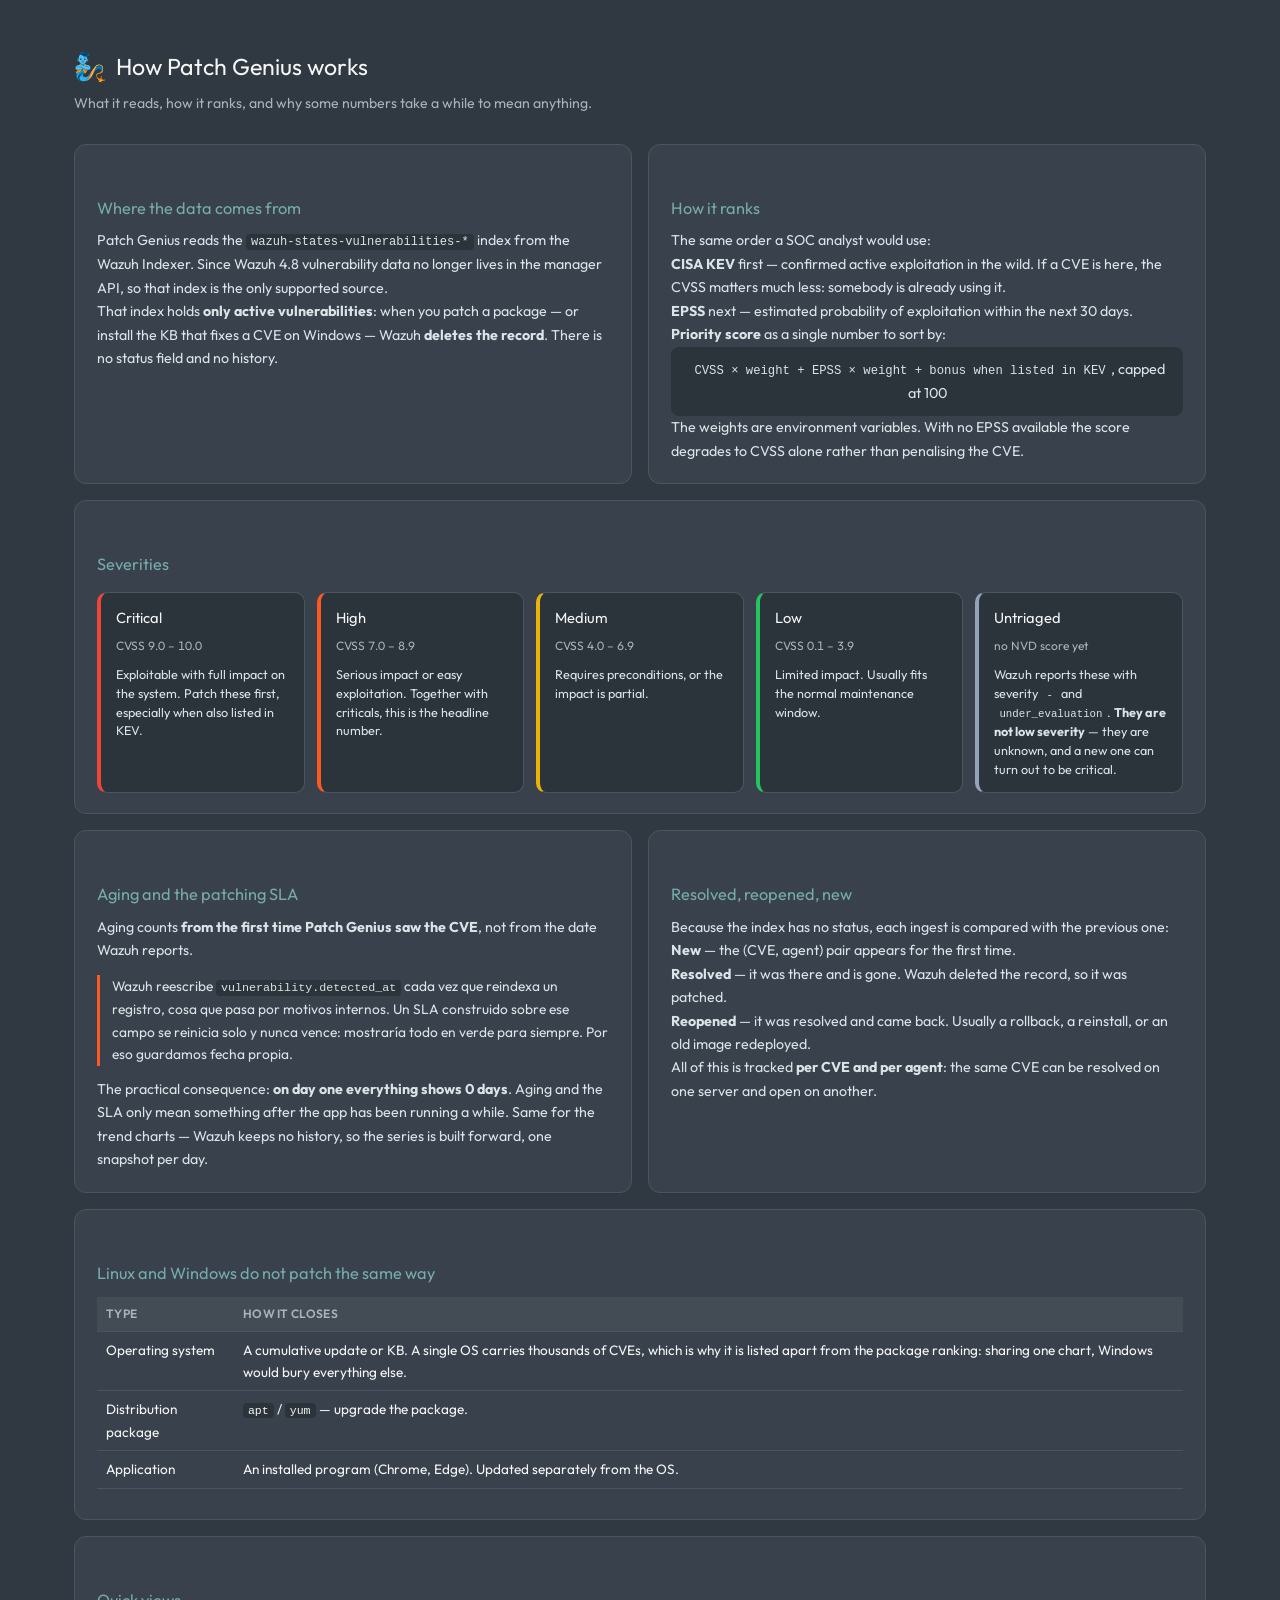
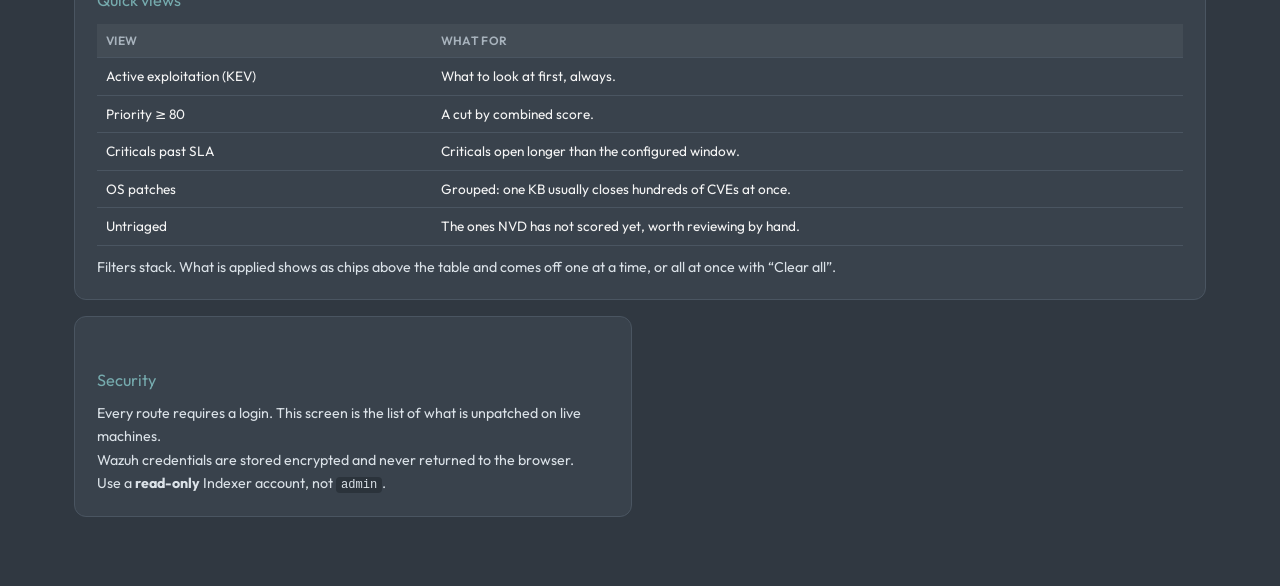
==== commit ca78b301: "feat(ui): the side menu on every screen, from one file The menu existed in exactly one place: index." ====
--- a/static/ayuda.html
+++ b/static/ayuda.html
@@ -5,9 +5,11 @@
 <meta name="viewport" content="width=device-width,initial-scale=1">
 <title>Help — Patch Genius</title>
 <link rel="icon" type="image/svg+xml" href="/static/assets/genie.svg">
+<link rel="stylesheet" href="/static/tailwind.css">
 <link rel="stylesheet" href="/static/theme.css">
-<link rel="stylesheet" href="/static/tailwind.css">
+<link rel="stylesheet" href="/static/sidebar.css">
 <script src="/static/theme-preload.js"></script>
+<script src="/static/i18n.js"></script>
 <script src="/static/theme.js"></script>
 <style>
   body{margin:0;background:var(--pg-bg);color:var(--pg-text);font-family:Outfit,system-ui,-apple-system,sans-serif;
@@ -32,7 +34,6 @@
   th,td{text-align:left;padding:7px 9px;border-bottom:1px solid var(--pg-border);vertical-align:top}
   th{color:var(--pg-text-muted);font-weight:600}
   a{color:var(--pg-brand)}
-  a.back{font-size:.85rem;text-decoration:none;color:var(--pg-text-muted)}
   .sevgrid{display:grid;grid-template-columns:repeat(auto-fit,minmax(180px,1fr));gap:12px;margin-top:14px}
   .sevcard{border:1px solid var(--pg-border);border-radius:10px;padding:13px 15px;
     background:var(--pg-surface-alt);border-left-width:4px}
@@ -43,8 +44,10 @@
 </style>
 </head>
 <body>
+<div class="app-shell">
+<!--sidebar-->
+<div class="app-main">
 <div class="wrap">
-  <a class="back" href="/">&larr; Volver al panel</a>
   <h1><img src="/static/assets/genie.svg" alt="">How Patch Genius works</h1>
   <p class="sub">What it reads, how it ranks, and why some numbers take a while to mean anything.</p>
 
@@ -159,5 +162,8 @@
   </div>
   </div>
 </div>
+</div><!-- /app-main -->
+</div><!-- /app-shell -->
+<script src="/static/sidebar.js"></script>
 </body>
 </html>
--- a/static/theme.css
+++ b/static/theme.css
@@ -159,3 +159,42 @@
   --pg-focus-ring:    #76abae40;
   --pg-shadow-sm:     #00000040;
 }
+
+/* ---------------------------------------------------------------------------
+   Puente hacia tailwind.css.
+
+   tailwind.css es un build congelado de otra marca — azul sobre :root, lima
+   bajo [data-theme=dark] — y no hay fuente para regenerarlo en este repo. En
+   vez de tocarlo, se reasignan sus tokens a los de arriba. Por eso este archivo
+   se carga DESPUES de tailwind.css: `:root` y `[data-theme=dark]` tienen la
+   misma especificidad y decide el orden.
+
+   El mapeo es semantico y no una rampa fija a proposito: tailwind trata a
+   brand-500 como "el acento que se lee sobre el fondo actual", y los dos temas
+   recorren el teal en sentidos opuestos. Fijar los escalones literales dejaria
+   el 600 mas claro que el 500 en el tema claro.
+   --------------------------------------------------------------------------- */
+:root {
+  --color-brand-50:  var(--pg-brand-bg);
+  --color-brand-100: var(--pg-brand-bg-2);
+  --color-brand-200: var(--pg-brand-border);
+  --color-brand-300: var(--pg-brand-pale);
+  --color-brand-400: var(--pg-brand-soft);
+  --color-brand-500: var(--pg-brand);
+  --color-brand-600: var(--pg-brand-hover);
+  --color-brand-700: var(--pg-brand-strong);
+}
+
+[data-theme="dark"] {
+  --color-gray-dark: var(--pg-surface);       /* superficie de tarjetas */
+  --color-gray-900:  var(--pg-bg);            /* fondo de pagina */
+  --color-gray-950:  var(--pg-surface-deep);
+  --color-gray-800:  var(--pg-border);        /* bordes */
+  --color-gray-700:  #5a6672;
+  --color-gray-400:  var(--pg-text-muted);
+  --color-gray-300:  #c9d1d9;
+  --color-white:     var(--pg-text);
+}
+
+[data-theme="dark"] body { background: var(--pg-bg); color: var(--pg-text); }
+[data-theme="dark"] a { color: var(--pg-brand); }
--- a/static/sidebar.css
+++ b/static/sidebar.css
@@ -0,0 +1,288 @@
+/* Colapso del sidebar — permite "estirar" el contenido a todo el ancho.
+   El estado se guarda en localStorage (soc.navCollapsed) y lo restaura
+   theme-preload.js (clase nav-collapsed sobre <html>) antes del primer paint.
+   El menú lo inserta el servidor desde static/_sidebar.html; los botones de
+   colapsar y el panel deslizante los inyecta sidebar.js. */
+
+.sidebar { position: relative; }
+
+/* Botón para colapsar — dentro del sidebar, esquina superior derecha. */
+.nav-collapse-btn {
+  position: absolute;
+  top: 16px;
+  right: 12px;
+  width: 30px;
+  height: 30px;
+  display: inline-flex;
+  align-items: center;
+  justify-content: center;
+  padding: 0;
+  border: 1px solid var(--color-gray-200);
+  border-radius: 8px;
+  background: transparent;
+  color: var(--color-gray-400);
+  cursor: pointer;
+  transition: color .15s ease, border-color .15s ease;
+}
+.nav-collapse-btn:hover {
+  color: var(--color-brand-500);
+  border-color: var(--color-brand-500);
+}
+.nav-collapse-btn svg { width: 16px; height: 16px; }
+[data-theme="dark"] .nav-collapse-btn {
+  border-color: var(--color-gray-800);
+  color: var(--color-gray-500);
+}
+
+/* Botón de colapsar AL PIE del sidebar (en flujo, antes del footer). */
+.nav-collapse-foot {
+  display: inline-flex;
+  align-items: center;
+  justify-content: center;
+  gap: 8px;
+  width: 100%;
+  margin: 0 0 10px;
+  padding: 8px 10px;
+  border: 1px solid var(--color-gray-200);
+  border-radius: 8px;
+  background: transparent;
+  color: var(--color-gray-500);
+  font-size: 13px;
+  cursor: pointer;
+  transition: color .15s ease, border-color .15s ease;
+}
+.nav-collapse-foot svg { width: 16px; height: 16px; }
+.nav-collapse-foot:hover {
+  color: var(--color-brand-500);
+  border-color: var(--color-brand-500);
+}
+[data-theme="dark"] .nav-collapse-foot {
+  border-color: var(--color-gray-800);
+  color: var(--color-gray-400);
+}
+
+/* Botón flotante para volver a mostrar — oculto salvo cuando está colapsado. */
+.nav-reopen { display: none; }
+/* Espejo inferior del botón flotante de "mostrar". */
+html.nav-collapsed .nav-reopen-bottom { top: auto; bottom: 14px; }
+html.nav-collapsed .sidebar { display: none; }
+html.nav-collapsed .nav-reopen {
+  display: inline-flex;
+  align-items: center;
+  justify-content: center;
+  position: fixed;
+  top: 14px;
+  left: 14px;
+  z-index: 60;
+  width: 40px;
+  height: 40px;
+  padding: 0;
+  border: 1px solid var(--color-gray-200);
+  border-radius: 10px;
+  background: var(--color-white);
+  color: var(--color-gray-600);
+  cursor: pointer;
+  box-shadow: 0 1px 3px rgba(16, 24, 40, .12);
+  transition: color .15s ease, border-color .15s ease;
+}
+html.nav-collapsed .nav-reopen:hover {
+  color: var(--color-brand-500);
+  border-color: var(--color-brand-500);
+}
+html.nav-collapsed .nav-reopen svg { width: 20px; height: 20px; }
+[data-theme="dark"] .nav-reopen {
+  background: var(--color-gray-dark);
+  border-color: var(--color-gray-800);
+  color: var(--color-gray-300);
+}
+
+/* Fondo oscuro detrás del menú abierto en pantallas chicas. Sin él, tocar
+   "afuera" para cerrar no tiene dónde apoyarse. */
+.nav-backdrop { display: none; }
+
+/* ---------------------------------------------------------------------------
+   Pantallas angostas: el menú pasa a ser un panel que se desliza por encima.
+
+   El sidebar mide 250px fijos y no encoge (shrink-0), así que en un teléfono de
+   390px dejaba 140px para el contenido: TODAS las páginas del panel desbordaban
+   a la derecha (config 542px, index 192px, incidentes 164px). Sacándolo del
+   flujo con position:fixed, el contenido recupera el ancho completo y el menú
+   se abre superpuesto cuando hace falta.
+   --------------------------------------------------------------------------- */
+@media (max-width: 900px) {
+  .sidebar {
+    position: fixed;
+    top: 0;
+    left: 0;
+    bottom: 0;
+    width: min(82vw, 264px);
+    z-index: 70;
+    overflow-y: auto;
+    transform: translateX(-100%);
+    transition: transform .22s ease;
+  }
+  html.nav-open .sidebar {
+    transform: translateX(0);
+    box-shadow: 0 0 28px rgba(16, 24, 40, .28);
+  }
+  /* La preferencia de "colapsado" es del escritorio (se guarda en
+     localStorage); acá no debe impedir que el menú se pueda abrir. */
+  html.nav-collapsed .sidebar { display: flex; }
+
+  .app-main { width: 100%; min-width: 0; }
+  /* px-8 (32px por lado) se come un cuarto de la pantalla en un teléfono. */
+  .container { padding-left: 16px; padding-right: 16px; }
+  /* Espacio para el botón flotante, que si no tapa el título de la página.
+     .wrap es el contenedor de las pantallas que no son el dashboard. */
+  .app-main > .container { padding-top: 60px; }
+  .app-main > .wrap { padding-top: 60px; padding-left: 16px; padding-right: 16px; }
+  .app-main > .header { padding-left: 64px; }
+
+  /* El botón de menú se ve siempre, no sólo cuando el sidebar está colapsado. */
+  .nav-reopen,
+  html.nav-collapsed .nav-reopen {
+    display: inline-flex;
+    align-items: center;
+    justify-content: center;
+    position: fixed;
+    top: 12px;
+    left: 12px;
+    z-index: 80;
+    width: 40px;
+    height: 40px;
+    padding: 0;
+    border: 1px solid var(--color-gray-200);
+    border-radius: 10px;
+    background: var(--color-white);
+    color: var(--color-gray-600);
+    box-shadow: 0 1px 3px rgba(16, 24, 40, .12);
+  }
+  html.nav-collapsed .nav-reopen svg,
+  .nav-reopen svg { width: 20px; height: 20px; }
+  [data-theme="dark"] .nav-reopen { background: var(--color-gray-dark); border-color: var(--color-gray-800); }
+  /* Con el menú abierto el botón queda tapado por el panel; y el espejo de
+     abajo sobra cuando el menú es un panel deslizante. */
+  html.nav-open .nav-reopen { display: none; }
+  .nav-reopen-bottom,
+  html.nav-collapsed .nav-reopen-bottom { display: none; }
+
+  .nav-backdrop {
+    display: block;
+    position: fixed;
+    inset: 0;
+    z-index: 65;
+    background: rgba(16, 24, 40, .45);
+    opacity: 0;
+    pointer-events: none;
+    transition: opacity .2s ease;
+  }
+  html.nav-open .nav-backdrop { opacity: 1; pointer-events: auto; }
+
+  /* Dentro del panel, "colapsar" pasa a ser "cerrar". */
+  .nav-collapse-btn, .nav-collapse-foot { color: var(--color-gray-500); }
+}
+
+/* Sin animación para quien pidió menos movimiento. */
+@media (prefers-reduced-motion: reduce) {
+  .sidebar, .nav-backdrop { transition: none; }
+}
+
+/* Perfil de solo lectura.
+ *
+ * El control real es del servidor (middleware `enforce_write_role`): esto
+ * ordena la pantalla para que la persona no vea acciones que no puede hacer.
+ * Cualquier elemento marcado con `data-requires-admin` desaparece. */
+html.role-readonly [data-requires-admin] { display: none !important; }
+
+/* Quién está operando. Va arriba del pie (tema + salir). */
+.user-box {
+  display: flex;
+  align-items: center;
+  gap: .55rem;
+  min-width: 0;
+  padding: .5rem .15rem .75rem;
+}
+
+.user-avatar {
+  flex: 0 0 auto;
+  display: grid;
+  place-items: center;
+  width: 1.9rem;
+  height: 1.9rem;
+  border-radius: 999px;
+  background: var(--color-gray-100, #f2f4f7);
+  border: 1px solid var(--color-gray-200, #e4e7ec);
+  font-size: .8rem;
+  font-weight: 700;
+  color: var(--color-gray-600, #475467);
+}
+
+.user-datos {
+  display: flex;
+  flex-direction: column;
+  gap: .15rem;
+  min-width: 0;
+}
+
+/* Un UPN largo no puede empujar el ancho del sidebar: se recorta y queda
+   completo en el title. */
+.user-name {
+  font-size: .78rem;
+  font-weight: 600;
+  color: var(--color-gray-700, #344054);
+  overflow: hidden;
+  text-overflow: ellipsis;
+  white-space: nowrap;
+}
+
+.rol-badge {
+  align-self: flex-start;
+  padding: .1rem .45rem;
+  border: 1px solid var(--color-gray-300, #d0d5dd);
+  border-radius: 999px;
+  font-size: .65rem;
+  font-weight: 600;
+  letter-spacing: .02em;
+  color: var(--color-gray-500, #667085);
+  white-space: nowrap;
+}
+
+/* Solo lectura se marca; administrador no necesita destacarse. */
+.rol-badge.rol-readonly {
+  border-color: var(--color-amber-300, #fcd34d);
+  color: var(--color-amber-700, #b45309);
+}
+
+[data-theme="dark"] .user-avatar {
+  background: var(--color-gray-800, #1d2939);
+  border-color: var(--color-gray-700, #344054);
+  color: var(--color-gray-300, #d0d5dd);
+}
+[data-theme="dark"] .user-name { color: var(--color-gray-200, #e4e7ec); }
+[data-theme="dark"] .rol-badge { border-color: var(--color-gray-700, #344054); }
+
+/* Colapsado el sidebar es una tira de iconos: queda sólo el avatar. */
+html.nav-collapsed .user-box { justify-content: center; padding-inline: 0; }
+html.nav-collapsed .user-datos { display: none; }
+
+/* Tema oscuro del menú. Vivía en el <style> de index.html, que era la única
+   página con menú; ahora lo tienen todas y las reglas tienen que viajar con él.
+   Sin esto el menú se pinta con el tema oscuro que trae tailwind.css, que es de
+   otra marca: el ítem activo salía verde lima. */
+[data-theme="dark"] .sidebar { background: var(--pg-surface-deep); border-right: 1px solid var(--pg-border); }
+[data-theme="dark"] .brand-platform { color: var(--pg-text); }
+[data-theme="dark"] .side-nav a { color: var(--pg-text-muted); }
+[data-theme="dark"] .side-nav a:hover { background: var(--pg-surface); color: var(--pg-text); }
+[data-theme="dark"] .side-nav a.active { background: #3d4d50; color: var(--pg-brand); }
+
+/* Silueta usada como máscara: así hereda el color del enlace y su estado
+   activo, cosa que un <img> externo no puede hacer. */
+.ai-ico {
+  width: 20px;
+  height: 20px;
+  flex: none;
+  background-color: currentColor;
+  -webkit-mask: url(/static/assets/genie-lamp.svg) no-repeat center/contain;
+  mask: url(/static/assets/genie-lamp.svg) no-repeat center/contain;
+}
+.brand-platform .shield { width: 26px; height: 26px; object-fit: contain; flex: none; }
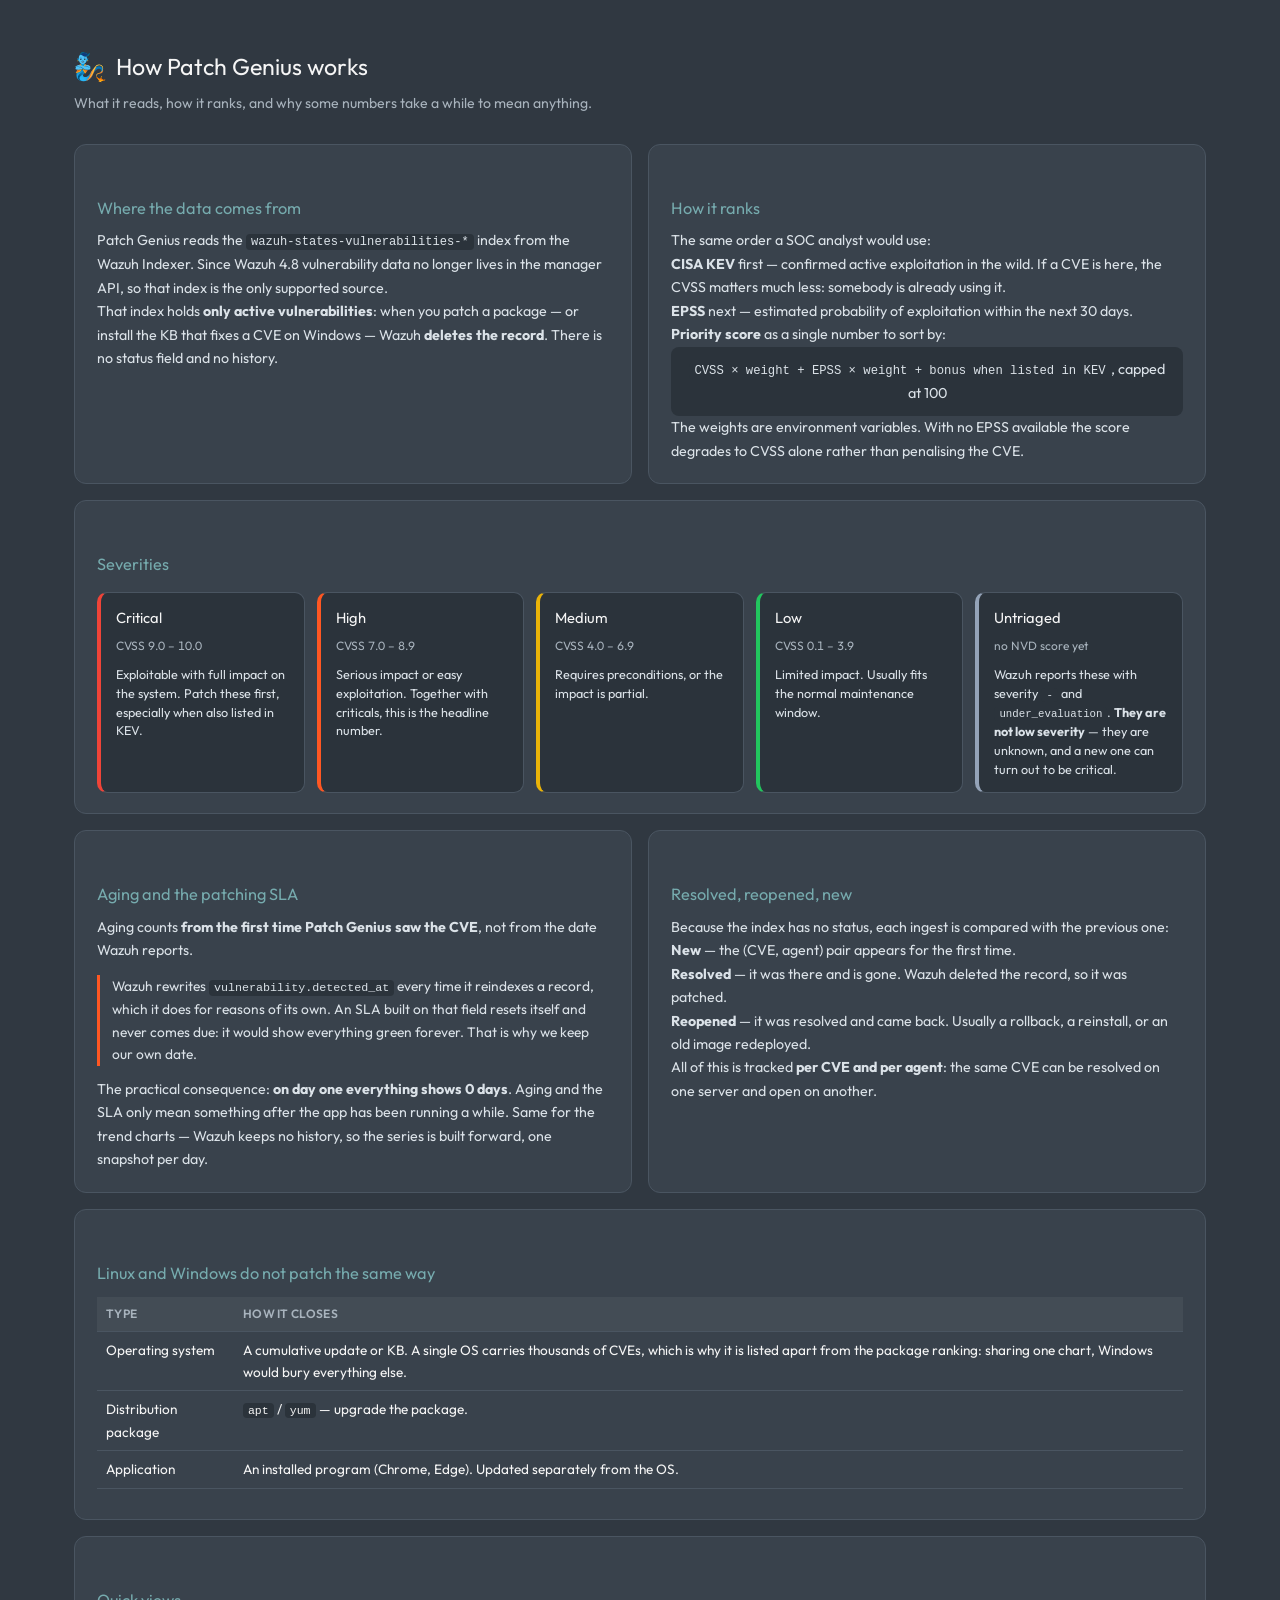
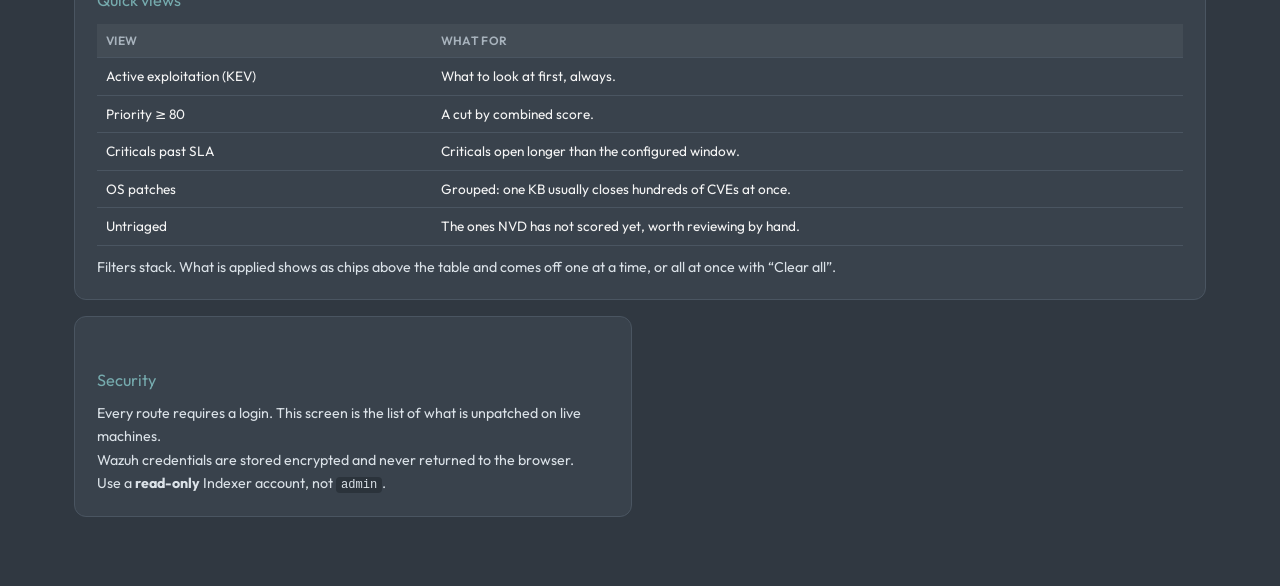
==== commit c6f36395: "i18n: one language on screen, and stop pretending there are two The panel read in two languages at o" ====
--- a/static/ayuda.html
+++ b/static/ayuda.html
@@ -103,9 +103,9 @@
     <p>Aging counts <b>from the first time Patch Genius saw the CVE</b>, not from the date Wazuh
       reports.</p>
     <div class="note">
-      Wazuh reescribe <code>vulnerability.detected_at</code> cada vez que reindexa un registro,
-      cosa que pasa por motivos internos. Un SLA construido sobre ese campo se reinicia solo
-      y nunca vence: mostraría todo en verde para siempre. Por eso guardamos fecha propia.
+      Wazuh rewrites <code>vulnerability.detected_at</code> every time it reindexes a record,
+      which it does for reasons of its own. An SLA built on that field resets itself and never
+      comes due: it would show everything green forever. That is why we keep our own date.
     </div>
     <p>The practical consequence: <b>on day one everything shows 0 days</b>. Aging and the SLA
       only mean something after the app has been running a while. Same for the trend charts —
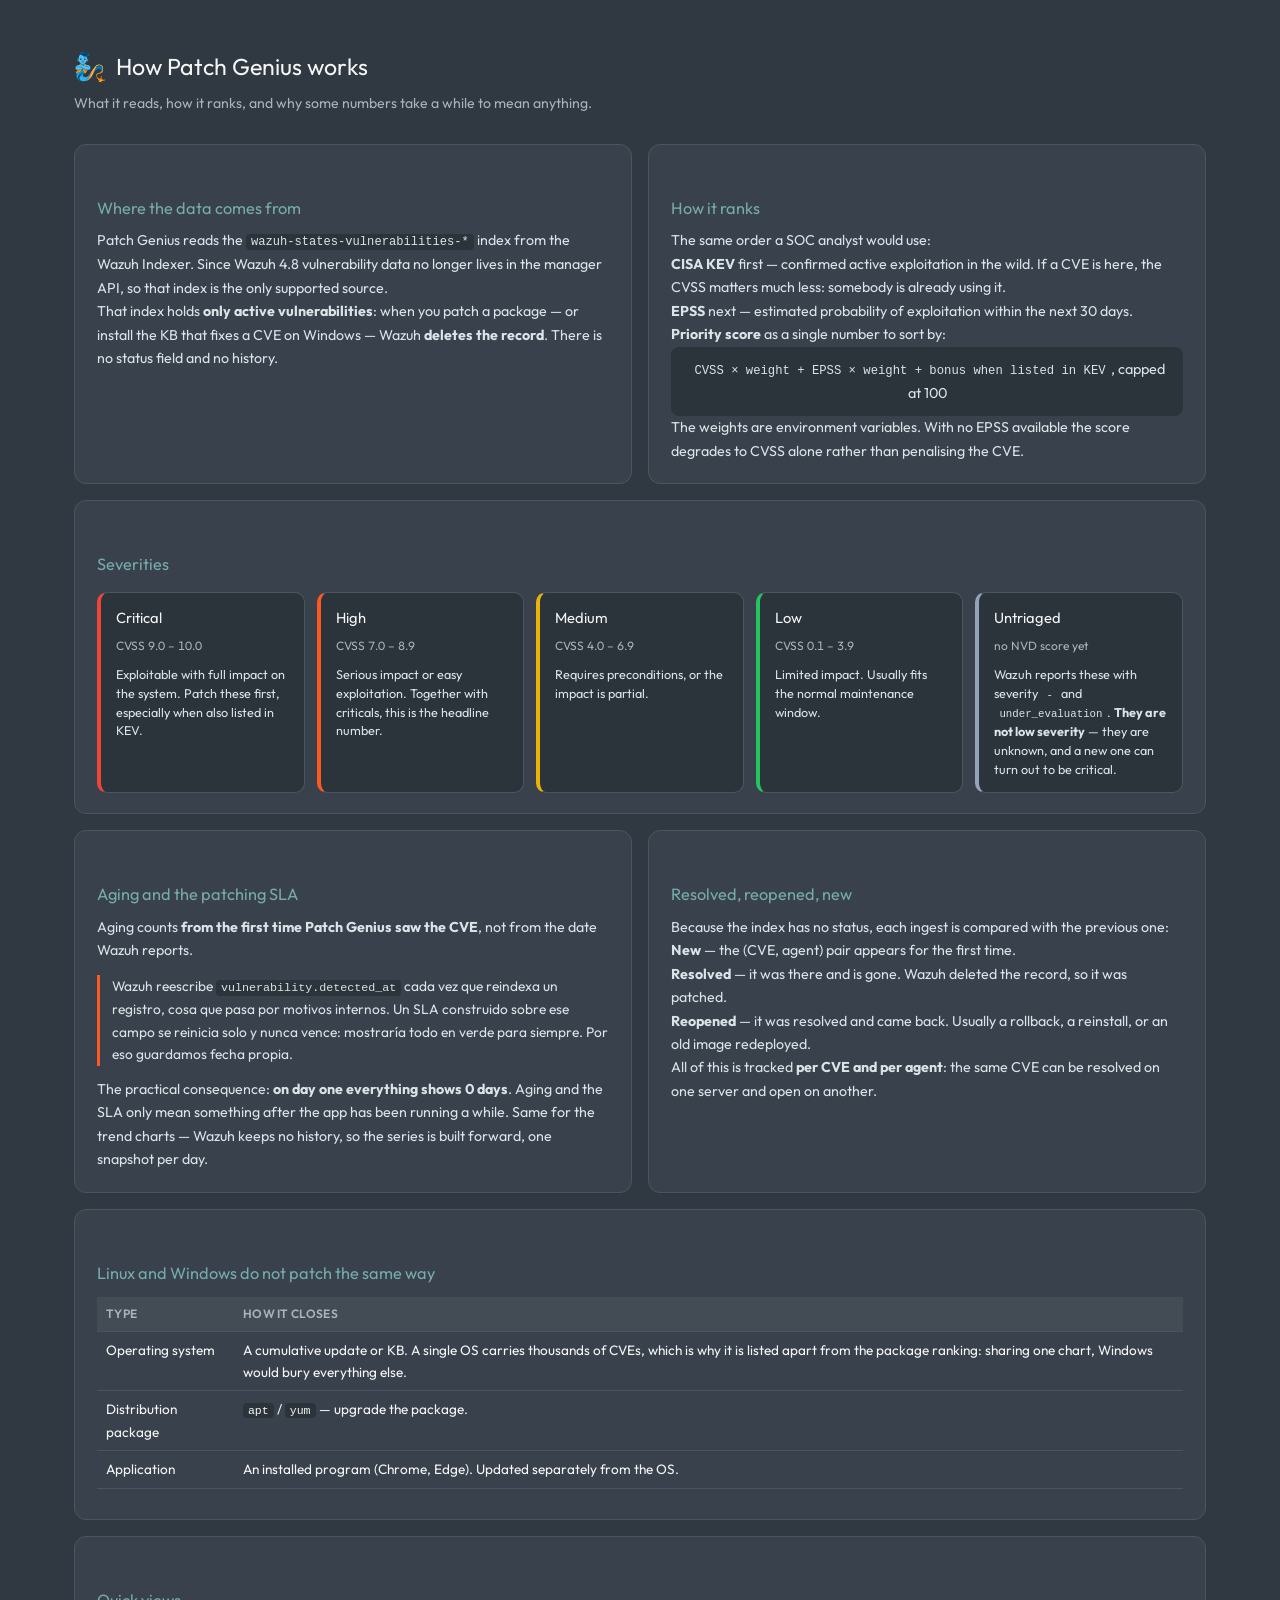
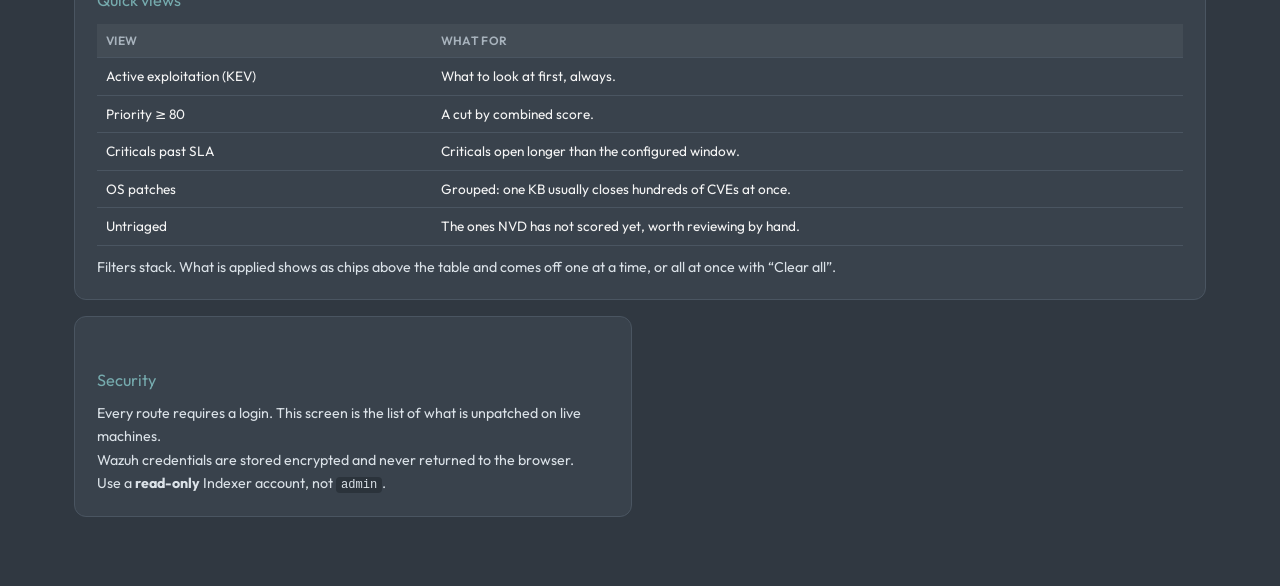
==== commit 07ecfbd3: "Merge pull request #11 from safernandez666/design/color-fixes Design/color fixes" ====
--- a/static/ayuda.html
+++ b/static/ayuda.html
@@ -103,9 +103,9 @@
     <p>Aging counts <b>from the first time Patch Genius saw the CVE</b>, not from the date Wazuh
       reports.</p>
     <div class="note">
-      Wazuh rewrites <code>vulnerability.detected_at</code> every time it reindexes a record,
-      which it does for reasons of its own. An SLA built on that field resets itself and never
-      comes due: it would show everything green forever. That is why we keep our own date.
+      Wazuh reescribe <code>vulnerability.detected_at</code> cada vez que reindexa un registro,
+      cosa que pasa por motivos internos. Un SLA construido sobre ese campo se reinicia solo
+      y nunca vence: mostraría todo en verde para siempre. Por eso guardamos fecha propia.
     </div>
     <p>The practical consequence: <b>on day one everything shows 0 days</b>. Aging and the SLA
       only mean something after the app has been running a while. Same for the trend charts —
